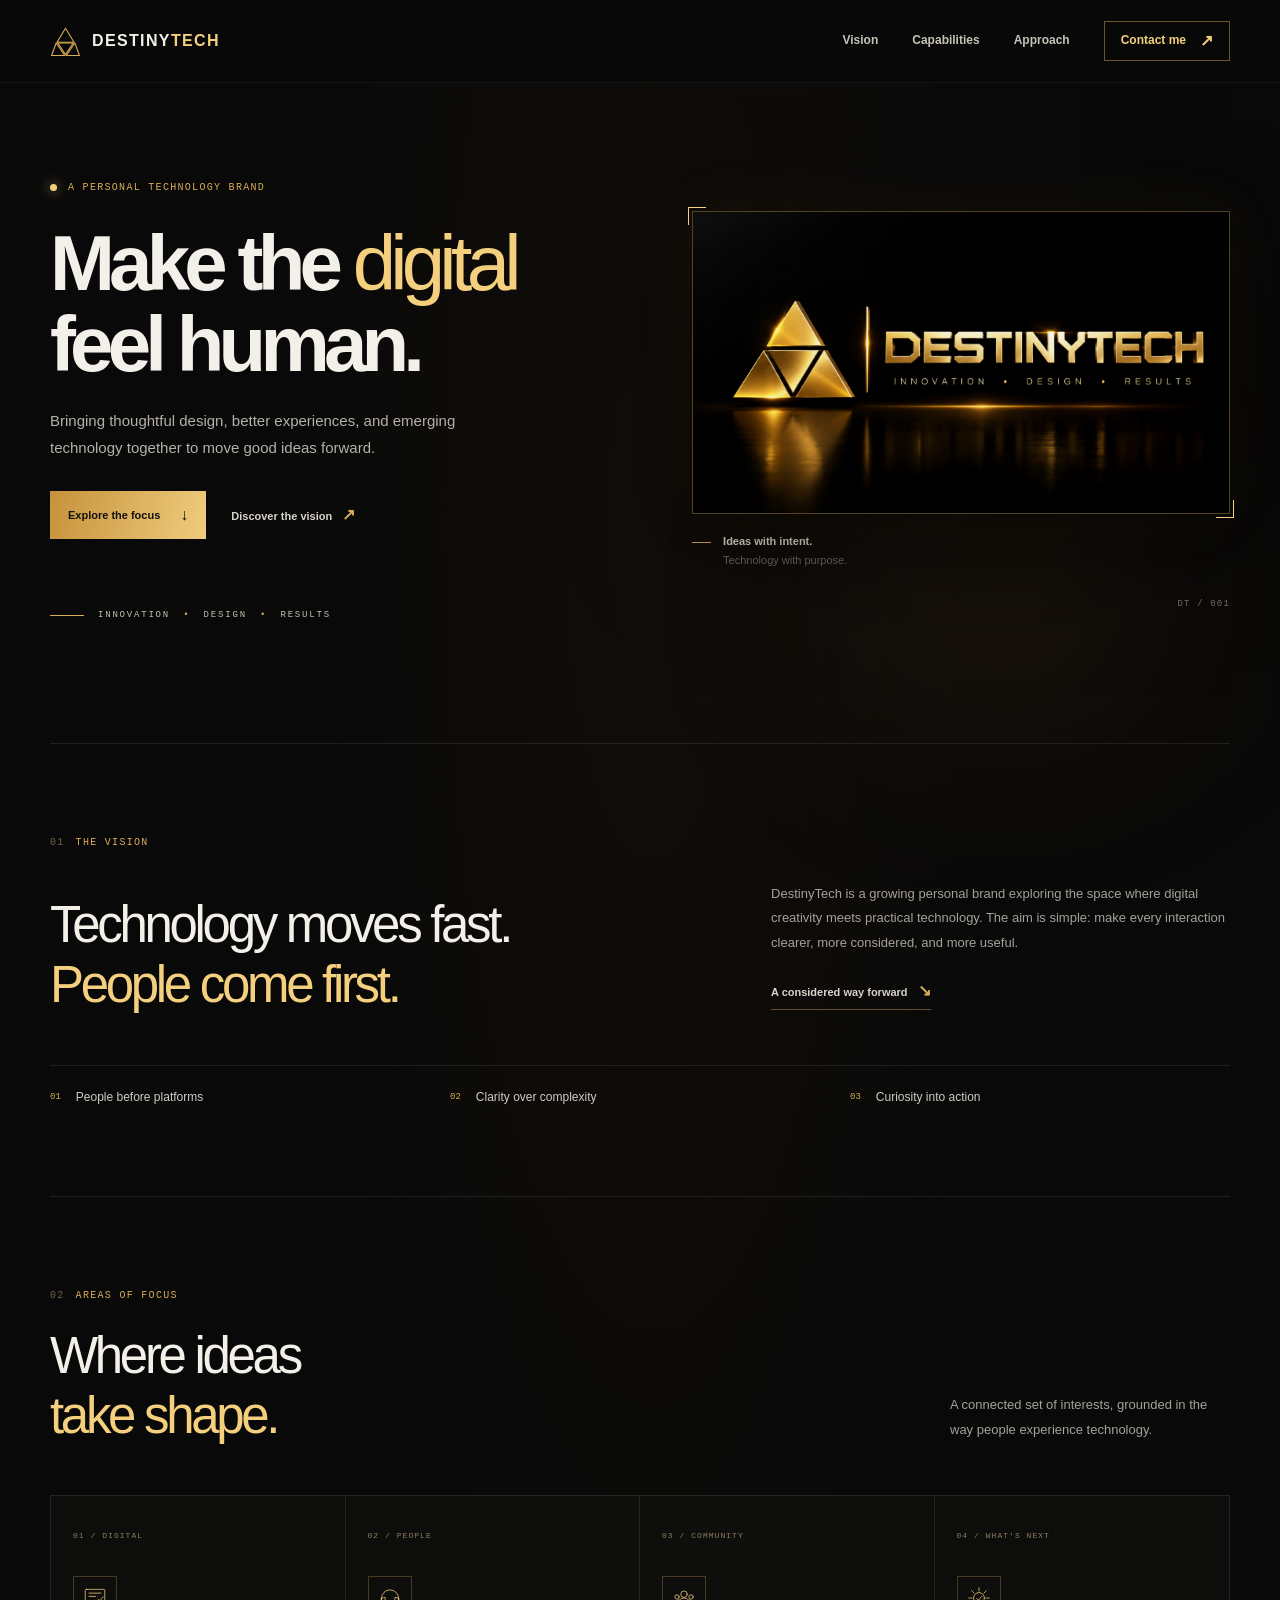
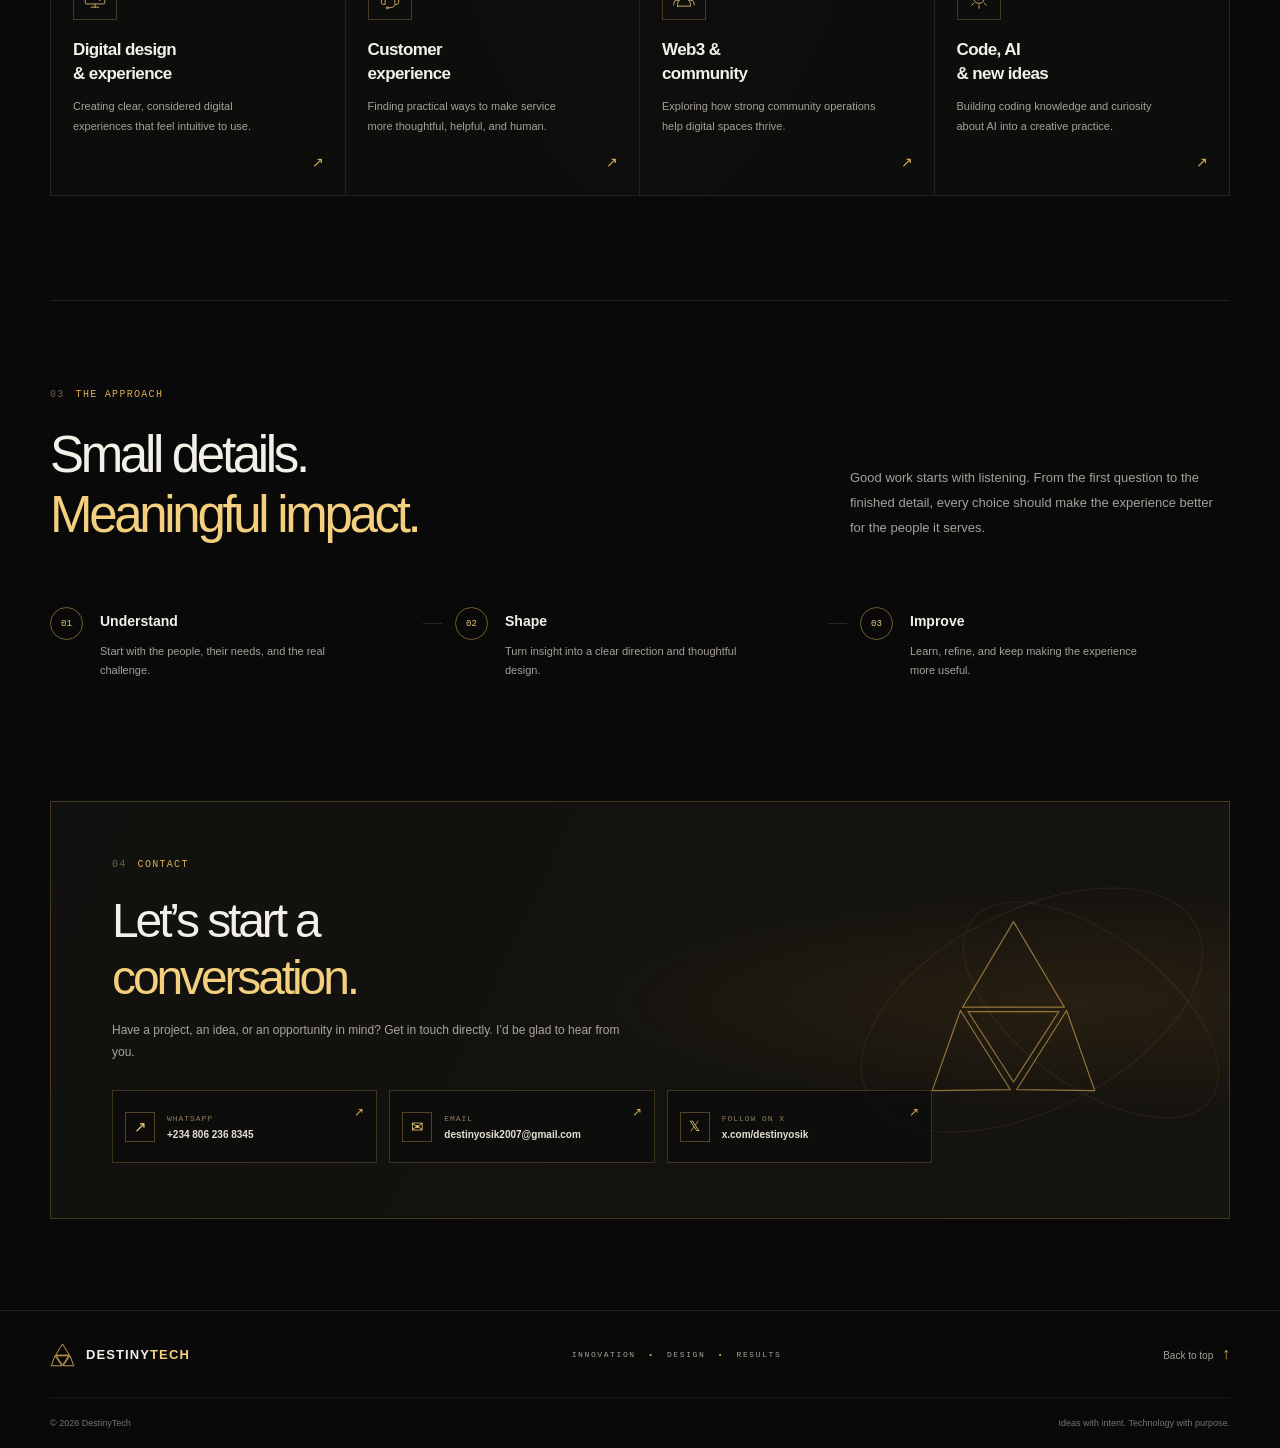
==== index.html @ 35dfc1af "initial website" ====
<!doctype html>
<html lang="en">
  <head>
    <meta charset="utf-8">
    <meta name="viewport" content="width=device-width, initial-scale=1">
    <meta name="theme-color" content="#090909">
    <meta
      name="description"
      content="DestinyTech brings together digital design, customer experience, Web3 communities, and emerging technology."
    >
    <title>DestinyTech — Innovation • Design • Results</title>
    <link rel="preload" as="image" href="assets/destinytech-brand.png">
    <link rel="stylesheet" href="styles.css">
    <script src="script.js" defer></script>
  </head>
  <body>
    <a class="skip-link" href="#main">Skip to content</a>

    <header class="site-header">
      <div class="header-inner">
        <a class="wordmark" href="#top" aria-label="DestinyTech home">
          <span class="wordmark-symbol" aria-hidden="true">
            <svg viewBox="0 0 40 40" fill="none">
              <path d="M20 3 31 21H9L20 3Z" />
              <path d="m8 22 11 16L2 38l6-16Z" />
              <path d="m32 22 6 16-17 0 11-16Z" />
              <path d="m20 22 10 0-10 15-10-15h10Z" />
            </svg>
          </span>
          <span>DESTINY<span class="wordmark-light">TECH</span></span>
        </a>

        <button
          class="menu-toggle"
          type="button"
          aria-expanded="false"
          aria-controls="primary-navigation"
          aria-label="Open navigation menu"
        >
          <span></span>
          <span></span>
        </button>

        <nav class="navigation" id="primary-navigation" aria-label="Main navigation">
          <a href="#vision">Vision</a>
          <a href="#capabilities">Capabilities</a>
          <a href="#approach">Approach</a>
          <a class="nav-cta" href="#contact">Contact me <span aria-hidden="true">↗</span></a>
        </nav>
      </div>
    </header>

    <main id="main">
      <section class="hero section-shell" id="top" aria-labelledby="hero-title">
        <div class="hero-copy">
          <p class="eyebrow"><span class="status-dot"></span> A personal technology brand</p>
          <h1 id="hero-title">Make the <span>digital</span><br>feel human.</h1>
          <p class="hero-description">
            Bringing thoughtful design, better experiences, and emerging technology together
            to move good ideas forward.
          </p>
          <div class="hero-actions">
            <a class="button button-primary" href="#capabilities">
              Explore the focus <span aria-hidden="true">↓</span>
            </a>
            <a class="text-link" href="#vision">Discover the vision <span aria-hidden="true">↗</span></a>
          </div>
          <div class="hero-note">
            <span class="note-rule"></span>
            <p>INNOVATION <span>•</span> DESIGN <span>•</span> RESULTS</p>
          </div>
        </div>

        <div class="hero-visual" aria-label="DestinyTech gold and black brand identity">
          <div class="visual-frame">
            <img
              class="brand-image"
              src="assets/destinytech-brand.png"
              alt="DestinyTech — Innovation, Design, Results"
              width="1365"
              height="768"
            >
            <span class="frame-corner frame-corner-top" aria-hidden="true"></span>
            <span class="frame-corner frame-corner-bottom" aria-hidden="true"></span>
          </div>
          <div class="visual-caption">
            <span class="caption-line"></span>
            <p>Ideas with intent.<br><span>Technology with purpose.</span></p>
          </div>
          <span class="visual-index" aria-hidden="true">DT / 001</span>
        </div>
        <div class="hero-glow" aria-hidden="true"></div>
      </section>

      <section class="intro section-shell" id="vision" aria-labelledby="vision-title">
        <div class="section-label"><span>01</span> THE VISION</div>
        <div class="intro-content">
          <h2 id="vision-title">Technology moves fast.<br><span>People come first.</span></h2>
          <div class="intro-detail">
            <p>
              DestinyTech is a growing personal brand exploring the space where digital
              creativity meets practical technology. The aim is simple: make every interaction
              clearer, more considered, and more useful.
            </p>
            <a class="underlined-link" href="#approach">A considered way forward <span aria-hidden="true">↘</span></a>
          </div>
        </div>
        <div class="intro-divider" aria-hidden="true"></div>
        <div class="principles" aria-label="Brand principles">
          <div><span class="principle-number">01</span><span>People before platforms</span></div>
          <div><span class="principle-number">02</span><span>Clarity over complexity</span></div>
          <div><span class="principle-number">03</span><span>Curiosity into action</span></div>
        </div>
      </section>

      <section class="capabilities section-shell" id="capabilities" aria-labelledby="capabilities-title">
        <div class="section-heading">
          <div>
            <div class="section-label"><span>02</span> AREAS OF FOCUS</div>
            <h2 id="capabilities-title">Where ideas<br><span>take shape.</span></h2>
          </div>
          <p class="section-heading-note">
            A connected set of interests, grounded in the way people experience technology.
          </p>
        </div>

        <div class="focus-grid">
          <article class="focus-card">
            <span class="card-index">01 / DIGITAL</span>
            <div class="card-icon" aria-hidden="true">
              <svg viewBox="0 0 48 48" fill="none">
                <rect x="6" y="8" width="36" height="27" rx="2" />
                <path d="M17 41h14M24 35v6M13 15h22M13 21h12" />
                <path d="m30 26 3 3 6-7" />
              </svg>
            </div>
            <h3>Digital design<br>& experience</h3>
            <p>Creating clear, considered digital experiences that feel intuitive to use.</p>
            <span class="card-arrow" aria-hidden="true">↗</span>
          </article>
          <article class="focus-card">
            <span class="card-index">02 / PEOPLE</span>
            <div class="card-icon" aria-hidden="true">
              <svg viewBox="0 0 48 48" fill="none">
                <path d="M8 25a16 16 0 0 1 32 0" />
                <path d="M8 25v7a4 4 0 0 0 4 4h3V23h-3a4 4 0 0 0-4 4ZM40 25v7a4 4 0 0 1-4 4h-3V23h3a4 4 0 0 1 4 4Z" />
                <path d="M33 37a9 9 0 0 1-9 5h-3" />
                <circle cx="19" cy="42" r="2" />
              </svg>
            </div>
            <h3>Customer<br>experience</h3>
            <p>Finding practical ways to make service more thoughtful, helpful, and human.</p>
            <span class="card-arrow" aria-hidden="true">↗</span>
          </article>
          <article class="focus-card">
            <span class="card-index">03 / COMMUNITY</span>
            <div class="card-icon" aria-hidden="true">
              <svg viewBox="0 0 48 48" fill="none">
                <circle cx="24" cy="17" r="6" />
                <circle cx="11" cy="22" r="4" />
                <circle cx="37" cy="22" r="4" />
                <path d="M12 39v-3a12 12 0 0 1 24 0v3H12ZM5 37v-2a7 7 0 0 1 7-7h3M43 37v-2a7 7 0 0 0-7-7h-3" />
              </svg>
            </div>
            <h3>Web3 &<br>community</h3>
            <p>Exploring how strong community operations help digital spaces thrive.</p>
            <span class="card-arrow" aria-hidden="true">↗</span>
          </article>
          <article class="focus-card">
            <span class="card-index">04 / WHAT'S NEXT</span>
            <div class="card-icon" aria-hidden="true">
              <svg viewBox="0 0 48 48" fill="none">
                <path d="M24 5v6M24 37v6M5 24h6M37 24h6M10.6 10.6l4.2 4.2m18.4 18.4 4.2 4.2m0-26.8-4.2 4.2m-18.4 18.4-4.2 4.2" />
                <circle cx="24" cy="24" r="10" />
                <path d="m20 25 3 3 6-7" />
              </svg>
            </div>
            <h3>Code, AI<br>& new ideas</h3>
            <p>Building coding knowledge and curiosity about AI into a creative practice.</p>
            <span class="card-arrow" aria-hidden="true">↗</span>
          </article>
        </div>
      </section>

      <section class="approach section-shell" id="approach" aria-labelledby="approach-title">
        <div class="approach-top">
          <div>
            <div class="section-label"><span>03</span> THE APPROACH</div>
            <h2 id="approach-title">Small details.<br><span>Meaningful impact.</span></h2>
          </div>
          <p>
            Good work starts with listening. From the first question to the finished detail,
            every choice should make the experience better for the people it serves.
          </p>
        </div>
        <div class="approach-steps">
          <article class="approach-step">
            <span class="step-marker">01</span>
            <div><h3>Understand</h3><p>Start with the people, their needs, and the real challenge.</p></div>
            <span class="step-line" aria-hidden="true"></span>
          </article>
          <article class="approach-step">
            <span class="step-marker">02</span>
            <div><h3>Shape</h3><p>Turn insight into a clear direction and thoughtful design.</p></div>
            <span class="step-line" aria-hidden="true"></span>
          </article>
          <article class="approach-step">
            <span class="step-marker">03</span>
            <div><h3>Improve</h3><p>Learn, refine, and keep making the experience more useful.</p></div>
            <span class="step-line" aria-hidden="true"></span>
          </article>
        </div>
      </section>

      <section class="next section-shell" id="contact" aria-labelledby="contact-title">
        <div class="next-panel contact-panel">
          <div class="next-orbit orbit-one" aria-hidden="true"></div>
          <div class="next-orbit orbit-two" aria-hidden="true"></div>
          <div class="contact-content">
            <div class="section-label"><span>04</span> CONTACT</div>
            <h2 id="contact-title">Let’s start a<br><span>conversation.</span></h2>
            <p>
              Have a project, an idea, or an opportunity in mind? Get in touch directly.
              I’d be glad to hear from you.
            </p>
            <div class="contact-links" aria-label="Contact options">
              <a class="contact-link" href="https://wa.me/2348062368345" target="_blank" rel="noopener noreferrer">
                <span class="contact-link-icon" aria-hidden="true">↗</span>
                <span class="contact-link-copy">
                  <span class="contact-link-label">WHATSAPP</span>
                  <span class="contact-link-value">+234 806 236 8345</span>
                </span>
                <span class="contact-link-arrow" aria-hidden="true">↗</span>
              </a>
              <a class="contact-link" href="mailto:destinyosik2007@gmail.com">
                <span class="contact-link-icon" aria-hidden="true">✉</span>
                <span class="contact-link-copy">
                  <span class="contact-link-label">EMAIL</span>
                  <span class="contact-link-value">destinyosik2007@gmail.com</span>
                </span>
                <span class="contact-link-arrow" aria-hidden="true">↗</span>
              </a>
              <a class="contact-link" href="https://x.com/destinyosik" target="_blank" rel="noopener noreferrer">
                <span class="contact-link-icon contact-x-icon" aria-hidden="true">𝕏</span>
                <span class="contact-link-copy">
                  <span class="contact-link-label">FOLLOW ON X</span>
                  <span class="contact-link-value">x.com/destinyosik</span>
                </span>
                <span class="contact-link-arrow" aria-hidden="true">↗</span>
              </a>
            </div>
          </div>
          <div class="next-mark" aria-hidden="true">
            <svg viewBox="0 0 180 180" fill="none">
              <path d="M90 12 137 91H43L90 12Z" />
              <path d="m41 94 46 73-72 1 26-74Z" />
              <path d="m139 94 26 74-72-1 46-73Z" />
              <path d="m90 95 42 0-42 65-42-65h42Z" />
            </svg>
          </div>
        </div>
      </section>
    </main>

    <footer class="site-footer">
      <div class="footer-main section-shell">
        <a class="wordmark footer-wordmark" href="#top" aria-label="DestinyTech home">
          <span class="wordmark-symbol" aria-hidden="true">
            <svg viewBox="0 0 40 40" fill="none">
              <path d="M20 3 31 21H9L20 3Z" />
              <path d="m8 22 11 16L2 38l6-16Z" />
              <path d="m32 22 6 16-17 0 11-16Z" />
              <path d="m20 22 10 0-10 15-10-15h10Z" />
            </svg>
          </span>
          <span>DESTINY<span class="wordmark-light">TECH</span></span>
        </a>
        <p class="footer-tagline">INNOVATION <span>•</span> DESIGN <span>•</span> RESULTS</p>
        <a class="back-to-top" href="#top">Back to top <span aria-hidden="true">↑</span></a>
      </div>
      <div class="footer-bottom section-shell">
        <span>© <span id="current-year">2026</span> DestinyTech</span>
        <span>Ideas with intent. Technology with purpose.</span>
      </div>
    </footer>
  </body>
</html>
---- styles.css ----
:root {
  color-scheme: dark;
  --black: #090909;
  --black-soft: #0e0e0d;
  --panel: #11110f;
  --panel-raised: #151411;
  --line: rgba(221, 187, 111, 0.17);
  --line-muted: rgba(255, 255, 255, 0.09);
  --gold: #d9ad56;
  --gold-bright: #f3cf7e;
  --amber: #a76a21;
  --text: #f3f0e9;
  --muted: #a5a198;
  --dim: #716e66;
  --sans: "Manrope", "Segoe UI", sans-serif;
  --mono: "DM Mono", Consolas, monospace;
  --page-width: 1180px;
}

* {
  box-sizing: border-box;
}

html {
  scroll-behavior: smooth;
  scroll-padding-top: 90px;
}

body {
  margin: 0;
  background:
    radial-gradient(ellipse at 51% 17%, rgba(94, 61, 19, 0.09), transparent 37%),
    var(--black);
  color: var(--text);
  font-family: var(--sans);
  font-size: 15px;
  line-height: 1.65;
  -webkit-font-smoothing: antialiased;
}

::selection {
  background: var(--gold);
  color: var(--black);
}

a {
  color: inherit;
  text-decoration: none;
}

button,
a {
  -webkit-tap-highlight-color: transparent;
}

button:focus-visible,
a:focus-visible {
  outline: 2px solid var(--gold-bright);
  outline-offset: 5px;
}

.skip-link {
  position: fixed;
  z-index: 100;
  top: 12px;
  left: 12px;
  padding: 10px 14px;
  transform: translateY(-160%);
  background: var(--gold-bright);
  color: var(--black);
  font-weight: 700;
}

.skip-link:focus {
  transform: translateY(0);
}

.section-shell,
.header-inner {
  width: min(var(--page-width), calc(100% - 96px));
  margin-inline: auto;
}

.site-header {
  position: relative;
  z-index: 10;
  border-bottom: 1px solid rgba(255, 255, 255, 0.055);
  background: rgba(9, 9, 9, 0.88);
}

.header-inner {
  display: flex;
  min-height: 82px;
  align-items: center;
  justify-content: space-between;
}

.wordmark {
  display: inline-flex;
  align-items: center;
  gap: 11px;
  font-size: 16px;
  font-weight: 800;
  letter-spacing: 0.085em;
}

.wordmark-symbol {
  display: inline-flex;
  width: 31px;
  height: 31px;
}

.wordmark-symbol svg {
  width: 100%;
  height: 100%;
  stroke: var(--gold);
  stroke-linejoin: round;
  stroke-width: 1.4;
}

.wordmark-light {
  color: var(--gold-bright);
}

.navigation {
  display: flex;
  align-items: center;
  gap: 34px;
  color: #c7c2b9;
  font-size: 12px;
  font-weight: 600;
}

.navigation > a:not(.nav-cta) {
  transition: color 180ms ease;
}

.navigation > a:not(.nav-cta):hover {
  color: var(--gold-bright);
}

.navigation .nav-cta {
  display: inline-flex;
  min-height: 40px;
  align-items: center;
  gap: 14px;
  padding: 0 16px;
  border: 1px solid rgba(217, 173, 86, 0.47);
  color: var(--gold-bright);
  transition: background 180ms ease, color 180ms ease;
}

.navigation .nav-cta:hover {
  background: var(--gold);
  color: var(--black);
}

.nav-cta span,
.text-link span,
.underlined-link span,
.button span,
.back-to-top span {
  font-size: 16px;
}

.menu-toggle {
  display: none;
}

.hero {
  position: relative;
  display: grid;
  min-height: 660px;
  grid-template-columns: 1.03fr 0.97fr;
  align-items: center;
  gap: 40px;
  padding-block: 90px 105px;
}

.hero-copy {
  position: relative;
  z-index: 1;
  padding-bottom: 8px;
}

.eyebrow,
.section-label,
.card-index {
  color: var(--gold);
  font-family: var(--mono);
  font-size: 10px;
  font-weight: 400;
  letter-spacing: 0.13em;
  text-transform: uppercase;
}

.eyebrow {
  display: flex;
  align-items: center;
  gap: 11px;
  margin: 0 0 27px;
}

.status-dot {
  width: 7px;
  height: 7px;
  border-radius: 50%;
  background: var(--gold-bright);
  box-shadow: 0 0 13px rgba(243, 207, 126, 0.8);
}

h1,
h2,
h3,
p {
  margin-top: 0;
}

.hero h1 {
  margin-bottom: 22px;
  font-size: clamp(50px, 6.3vw, 78px);
  font-weight: 600;
  letter-spacing: -0.075em;
  line-height: 1.04;
}

.hero h1 span,
.intro h2 span,
.section-heading h2 span,
.approach h2 span,
.next h2 span {
  color: var(--gold-bright);
  font-weight: 500;
}

.hero-description {
  max-width: 470px;
  margin-bottom: 30px;
  color: #b5b1a8;
  font-size: 15px;
  line-height: 1.8;
}

.hero-actions {
  display: flex;
  align-items: center;
  gap: 25px;
}

.button {
  display: inline-flex;
  min-height: 48px;
  align-items: center;
  justify-content: center;
  gap: 20px;
  padding: 0 18px;
  font-size: 11px;
  font-weight: 700;
  transition: background 180ms ease, border-color 180ms ease, color 180ms ease;
}

.button-primary {
  background: linear-gradient(105deg, #c6923b, #f0cc7e);
  color: #14110b;
}

.button-primary:hover {
  background: #ffe2a1;
}

.text-link,
.underlined-link {
  color: #d8d4ca;
  font-size: 11px;
  font-weight: 600;
}

.text-link span,
.underlined-link span {
  margin-left: 7px;
  color: var(--gold);
}

.hero-note {
  display: flex;
  align-items: center;
  gap: 14px;
  margin-top: 69px;
}

.note-rule {
  width: 34px;
  height: 1px;
  background: var(--gold);
}

.hero-note p,
.footer-tagline {
  margin: 0;
  color: #c8c0ad;
  font-family: var(--mono);
  font-size: 9px;
  letter-spacing: 0.2em;
}

.hero-note p span,
.footer-tagline span {
  margin-inline: 6px;
  color: var(--gold);
}

.hero-visual {
  position: relative;
  z-index: 1;
  padding: 12px 0 43px 15px;
}

.visual-frame {
  position: relative;
  border: 1px solid rgba(217, 173, 86, 0.34);
  background: #0b0b0a;
  box-shadow: 0 32px 100px rgba(0, 0, 0, 0.55), 0 0 58px rgba(158, 100, 27, 0.09);
}

.brand-image {
  display: block;
  width: 100%;
  height: auto;
  opacity: 0.96;
}

.frame-corner {
  position: absolute;
  width: 18px;
  height: 18px;
  border-color: var(--gold-bright);
  border-style: solid;
}

.frame-corner-top {
  top: -5px;
  left: -5px;
  border-width: 1px 0 0 1px;
}

.frame-corner-bottom {
  right: -5px;
  bottom: -5px;
  border-width: 0 1px 1px 0;
}

.visual-caption {
  display: flex;
  align-items: flex-start;
  gap: 12px;
  margin-top: 18px;
}

.caption-line {
  width: 19px;
  height: 1px;
  margin-top: 10px;
  background: var(--gold);
}

.visual-caption p {
  margin: 0;
  color: #eee9de;
  font-size: 11px;
  font-weight: 600;
  line-height: 1.7;
}

.visual-caption p span {
  color: var(--dim);
  font-weight: 400;
}

.visual-index {
  position: absolute;
  right: 0;
  bottom: 1px;
  color: var(--dim);
  font-family: var(--mono);
  font-size: 9px;
  letter-spacing: 0.13em;
}

.hero-glow {
  position: absolute;
  z-index: 0;
  right: 5%;
  bottom: 4%;
  width: 340px;
  height: 220px;
  border-radius: 50%;
  background: rgba(139, 82, 19, 0.14);
  filter: blur(100px);
  pointer-events: none;
}

.intro {
  padding-block: 91px 88px;
  border-top: 1px solid var(--line-muted);
}

.section-label {
  display: flex;
  align-items: center;
  gap: 11px;
}

.section-label span {
  color: #70624b;
}

.intro-content {
  display: grid;
  grid-template-columns: 1.1fr 0.8fr;
  align-items: end;
  gap: 90px;
  margin-top: 30px;
}

.intro h2,
.section-heading h2,
.approach h2,
.next h2 {
  margin-bottom: 0;
  font-size: clamp(35px, 4.1vw, 51px);
  font-weight: 500;
  letter-spacing: -0.065em;
  line-height: 1.18;
}

.intro-detail {
  padding-bottom: 5px;
}

.intro-detail p,
.section-heading-note,
.approach-top > p {
  margin-bottom: 22px;
  color: var(--muted);
  font-size: 13px;
  line-height: 1.9;
}

.underlined-link {
  display: inline-block;
  padding-bottom: 5px;
  border-bottom: 1px solid rgba(217, 173, 86, 0.42);
}

.intro-divider {
  height: 1px;
  margin-block: 50px 22px;
  background: var(--line-muted);
}

.principles {
  display: grid;
  grid-template-columns: repeat(3, 1fr);
  gap: 20px;
}

.principles > div {
  display: flex;
  align-items: center;
  gap: 15px;
  color: #d0ccc3;
  font-size: 12px;
}

.principle-number {
  color: var(--gold);
  font-family: var(--mono);
  font-size: 9px;
}

.capabilities {
  padding-block: 91px 104px;
  border-top: 1px solid var(--line-muted);
}

.section-heading {
  display: flex;
  align-items: end;
  justify-content: space-between;
  margin-bottom: 48px;
}

.section-heading h2,
.approach h2 {
  margin-top: 22px;
}

.section-heading-note {
  max-width: 280px;
  margin-bottom: 4px;
}

.focus-grid {
  display: grid;
  grid-template-columns: repeat(4, 1fr);
  border: 1px solid var(--line-muted);
  background: rgba(17, 17, 15, 0.63);
}

.focus-card {
  position: relative;
  min-height: 299px;
  padding: 25px 22px 24px;
  border-right: 1px solid var(--line-muted);
  transition: background 200ms ease;
}

.focus-card:last-child {
  border-right: 0;
}

.focus-card:hover {
  background: linear-gradient(145deg, rgba(217, 173, 86, 0.08), transparent 68%);
}

.card-index {
  color: #8e7d5e;
  font-size: 8px;
}

.card-icon {
  display: flex;
  width: 44px;
  height: 44px;
  align-items: center;
  justify-content: center;
  margin-block: 31px 18px;
  border: 1px solid rgba(217, 173, 86, 0.28);
}

.card-icon svg {
  width: 26px;
  height: 26px;
  stroke: var(--gold-bright);
  stroke-linecap: round;
  stroke-linejoin: round;
  stroke-width: 1.4;
}

.focus-card h3 {
  margin-bottom: 11px;
  font-size: 17px;
  font-weight: 600;
  letter-spacing: -0.035em;
  line-height: 1.4;
}

.focus-card p {
  max-width: 215px;
  margin-bottom: 0;
  color: var(--muted);
  font-size: 11px;
  line-height: 1.8;
}

.card-arrow {
  position: absolute;
  right: 21px;
  bottom: 21px;
  color: var(--gold);
  font-size: 14px;
}

.approach {
  padding-block: 86px 93px;
  border-top: 1px solid var(--line-muted);
}

.approach-top {
  display: flex;
  align-items: end;
  justify-content: space-between;
  gap: 55px;
}

.approach-top > p {
  max-width: 380px;
  margin-bottom: 5px;
}

.approach-steps {
  display: grid;
  grid-template-columns: repeat(3, 1fr);
  gap: 35px;
  margin-top: 62px;
}

.approach-step {
  position: relative;
  display: flex;
  gap: 17px;
  min-height: 101px;
}

.step-marker {
  display: flex;
  width: 33px;
  height: 33px;
  flex: 0 0 auto;
  align-items: center;
  justify-content: center;
  border: 1px solid rgba(217, 173, 86, 0.5);
  border-radius: 50%;
  color: var(--gold-bright);
  font-family: var(--mono);
  font-size: 9px;
}

.approach-step h3 {
  margin: 3px 0 8px;
  font-size: 14px;
  font-weight: 600;
}

.approach-step p {
  max-width: 240px;
  margin: 0;
  color: var(--muted);
  font-size: 11px;
  line-height: 1.8;
}

.step-line {
  position: absolute;
  top: 16px;
  right: -22px;
  width: 19px;
  height: 1px;
  background: var(--line);
}

.approach-step:last-child .step-line {
  display: none;
}

.next {
  padding-block: 0 91px;
}

.next-panel {
  position: relative;
  overflow: hidden;
  min-height: 352px;
  padding: 55px 61px;
  border: 1px solid rgba(217, 173, 86, 0.25);
  background:
    radial-gradient(ellipse at 87% 48%, rgba(139, 91, 30, 0.17), transparent 37%),
    linear-gradient(115deg, #11110f 0%, #15130f 100%);
}

.contact-panel {
  min-height: 0;
}

.next-content {
  position: relative;
  z-index: 1;
  max-width: 570px;
}

.contact-content {
  position: relative;
  z-index: 1;
}

.next h2 {
  margin-top: 19px;
  font-size: clamp(38px, 4vw, 48px);
}

.contact-content h2 {
  margin: 19px 0 0;
  font-size: clamp(38px, 4vw, 48px);
  font-weight: 500;
  letter-spacing: -0.065em;
  line-height: 1.18;
}

.contact-content h2 span {
  color: var(--gold-bright);
}

.next-content > p {
  max-width: 425px;
  margin: 16px 0 22px;
  color: #aaa59a;
  font-size: 12px;
  line-height: 1.8;
}

.contact-content > p {
  max-width: 520px;
  margin: 14px 0 27px;
  color: #aaa59a;
  font-size: 12px;
  line-height: 1.8;
}

.contact-links {
  display: grid;
  grid-template-columns: repeat(3, minmax(0, 1fr));
  gap: 12px;
  max-width: 820px;
}

.contact-link {
  display: flex;
  min-width: 0;
  min-height: 73px;
  align-items: center;
  gap: 12px;
  padding: 12px;
  border: 1px solid rgba(217, 173, 86, 0.24);
  background: rgba(9, 9, 9, 0.58);
  transition: border-color 180ms ease, background 180ms ease;
}

.contact-link:hover {
  border-color: rgba(243, 207, 126, 0.72);
  background: rgba(217, 173, 86, 0.08);
}

.contact-link-icon {
  display: flex;
  width: 30px;
  height: 30px;
  flex: 0 0 auto;
  align-items: center;
  justify-content: center;
  border: 1px solid rgba(217, 173, 86, 0.35);
  color: var(--gold-bright);
  font-size: 15px;
}

.contact-x-icon {
  font-size: 14px;
}

.contact-link-copy {
  display: flex;
  min-width: 0;
  flex: 1;
  flex-direction: column;
  gap: 3px;
}

.contact-link-label {
  color: #8e7d5e;
  font-family: var(--mono);
  font-size: 8px;
  letter-spacing: 0.12em;
}

.contact-link-value {
  overflow-wrap: anywhere;
  color: #e7e1d5;
  font-size: 10px;
  font-weight: 600;
  line-height: 1.45;
}

.contact-link-arrow {
  align-self: flex-start;
  color: var(--gold);
  font-size: 12px;
}

.button-outline {
  min-height: 42px;
  border: 1px solid rgba(217, 173, 86, 0.47);
  color: var(--gold-bright);
}

.button-outline:hover {
  border-color: var(--gold-bright);
  background: rgba(217, 173, 86, 0.1);
}

.next-mark {
  position: absolute;
  top: 50%;
  right: 10%;
  width: 195px;
  transform: translateY(-50%);
  opacity: 0.62;
}

.next-mark svg {
  width: 100%;
  stroke: var(--gold);
  stroke-linejoin: round;
  stroke-width: 1.1;
}

.next-orbit {
  position: absolute;
  top: 50%;
  right: 1%;
  width: 370px;
  height: 200px;
  border: 1px solid rgba(217, 173, 86, 0.1);
  border-radius: 50%;
  transform: translateY(-50%) rotate(-27deg);
}

.orbit-two {
  right: -1%;
  width: 300px;
  height: 150px;
  transform: translateY(-50%) rotate(37deg);
}

.site-footer {
  border-top: 1px solid var(--line-muted);
}

.footer-main,
.footer-bottom {
  display: flex;
  align-items: center;
  justify-content: space-between;
}

.footer-main {
  min-height: 86px;
}

.footer-wordmark {
  font-size: 13px;
}

.footer-wordmark .wordmark-symbol {
  width: 25px;
  height: 25px;
}

.footer-tagline {
  color: #aaa394;
  font-size: 8px;
}

.back-to-top {
  color: var(--muted);
  font-size: 10px;
}

.back-to-top span {
  margin-left: 6px;
  color: var(--gold);
}

.footer-bottom {
  min-height: 51px;
  border-top: 1px solid rgba(255, 255, 255, 0.055);
  color: #77736b;
  font-size: 9px;
}

@media (max-width: 900px) {
  .section-shell,
  .header-inner {
    width: min(var(--page-width), calc(100% - 56px));
  }

  .hero {
    min-height: auto;
    gap: 22px;
    padding-block: 78px 82px;
  }

  .hero h1 {
    font-size: clamp(47px, 7vw, 64px);
  }

  .hero-actions {
    flex-wrap: wrap;
    gap: 14px 20px;
  }

  .focus-card {
    padding-inline: 16px;
  }

  .focus-card h3 {
    font-size: 15px;
  }

  .focus-card p {
    font-size: 10px;
  }
}

@media (max-width: 680px) {
  html {
    scroll-padding-top: 74px;
  }

  .section-shell,
  .header-inner {
    width: calc(100% - 40px);
  }

  .header-inner {
    min-height: 72px;
  }

  .wordmark {
    font-size: 14px;
  }

  .wordmark-symbol {
    width: 27px;
    height: 27px;
  }

  .menu-toggle {
    display: flex;
    width: 42px;
    height: 42px;
    flex-direction: column;
    align-items: center;
    justify-content: center;
    gap: 6px;
    border: 1px solid var(--line);
    background: transparent;
    cursor: pointer;
  }

  .menu-toggle span {
    width: 17px;
    height: 1px;
    background: var(--gold-bright);
    transition: transform 180ms ease;
  }

  .menu-toggle[aria-expanded="true"] span:first-child {
    transform: translateY(3.5px) rotate(45deg);
  }

  .menu-toggle[aria-expanded="true"] span:last-child {
    transform: translateY(-3.5px) rotate(-45deg);
  }

  .navigation {
    position: absolute;
    top: calc(100% - 1px);
    right: 0;
    left: 0;
    display: none;
    align-items: stretch;
    gap: 0;
    padding: 8px 20px 20px;
    border-bottom: 1px solid var(--line);
    background: #0c0c0b;
  }

  .navigation.is-open {
    display: flex;
    flex-direction: column;
  }

  .navigation > a:not(.nav-cta) {
    padding: 12px 0;
    border-bottom: 1px solid rgba(255, 255, 255, 0.055);
  }

  .navigation .nav-cta {
    justify-content: space-between;
    margin-top: 15px;
  }

  .hero {
    grid-template-columns: 1fr;
    gap: 43px;
    padding-block: 72px 70px;
  }

  .hero h1 {
    font-size: clamp(50px, 12vw, 68px);
  }

  .hero-description {
    max-width: 440px;
    font-size: 14px;
  }

  .hero-note {
    margin-top: 38px;
  }

  .hero-visual {
    padding: 4px 5px 39px;
  }

  .intro,
  .capabilities,
  .approach {
    padding-block: 68px;
  }

  .intro-content {
    grid-template-columns: 1fr;
    gap: 21px;
    margin-top: 24px;
  }

  .intro h2,
  .section-heading h2,
  .approach h2 {
    font-size: clamp(35px, 9vw, 46px);
  }

  .intro-detail p {
    max-width: 480px;
  }

  .intro-divider {
    margin-top: 35px;
  }

  .principles {
    grid-template-columns: 1fr;
    gap: 14px;
  }

  .section-heading {
    display: block;
    margin-bottom: 32px;
  }

  .section-heading-note {
    max-width: 440px;
    margin-top: 18px;
  }

  .focus-grid {
    grid-template-columns: repeat(2, 1fr);
  }

  .focus-card {
    min-height: 270px;
    padding: 21px 17px;
    border-bottom: 1px solid var(--line-muted);
  }

  .focus-card:nth-child(2) {
    border-right: 0;
  }

  .focus-card:nth-child(n + 3) {
    border-bottom: 0;
  }

  .card-icon {
    margin-top: 25px;
  }

  .approach-top {
    display: block;
  }

  .approach-top > p {
    margin-top: 22px;
  }

  .approach-steps {
    grid-template-columns: 1fr;
    gap: 24px;
    margin-top: 37px;
  }

  .approach-step {
    min-height: 70px;
  }

  .step-line {
    display: none;
  }

  .next {
    padding-bottom: 68px;
  }

  .next-panel {
    min-height: 0;
    padding: 40px 27px;
  }

  .contact-content h2 {
    font-size: clamp(37px, 9vw, 46px);
  }

  .contact-links {
    grid-template-columns: 1fr;
    gap: 9px;
  }

  .contact-link {
    min-height: 66px;
  }

  .contact-link-value {
    font-size: 11px;
  }

  .next h2 {
    font-size: clamp(37px, 9vw, 46px);
  }

  .next-mark {
    top: 32px;
    right: 12px;
    width: 76px;
    transform: none;
    opacity: 0.35;
  }

  .next-orbit {
    top: 48px;
    right: -70px;
    width: 220px;
    height: 120px;
    transform: rotate(-27deg);
  }

  .orbit-two {
    top: 50px;
    right: -65px;
    width: 170px;
    height: 90px;
    transform: rotate(37deg);
  }

  .footer-main {
    min-height: 100px;
    flex-wrap: wrap;
    gap: 12px;
    padding-block: 17px;
  }

  .footer-tagline {
    order: 1;
    width: 100%;
  }

  .footer-bottom {
    min-height: 58px;
    gap: 12px;
    font-size: 8px;
  }
}

@media (max-width: 380px) {
  .section-shell,
  .header-inner {
    width: calc(100% - 32px);
  }

  .hero h1 {
    font-size: 46px;
  }

  .hero-actions {
    align-items: flex-start;
    flex-direction: column;
  }

  .focus-grid {
    grid-template-columns: 1fr;
  }

  .focus-card,
  .focus-card:nth-child(2),
  .focus-card:nth-child(n + 3) {
    min-height: 245px;
    border-right: 0;
    border-bottom: 1px solid var(--line-muted);
  }

  .focus-card:last-child {
    border-bottom: 0;
  }

  .footer-bottom {
    align-items: flex-start;
    flex-direction: column;
    justify-content: center;
    padding-block: 12px;
  }
}

@media (prefers-reduced-motion: reduce) {
  *,
  *::before,
  *::after {
    scroll-behavior: auto !important;
    transition-duration: 0.01ms !important;
  }
}
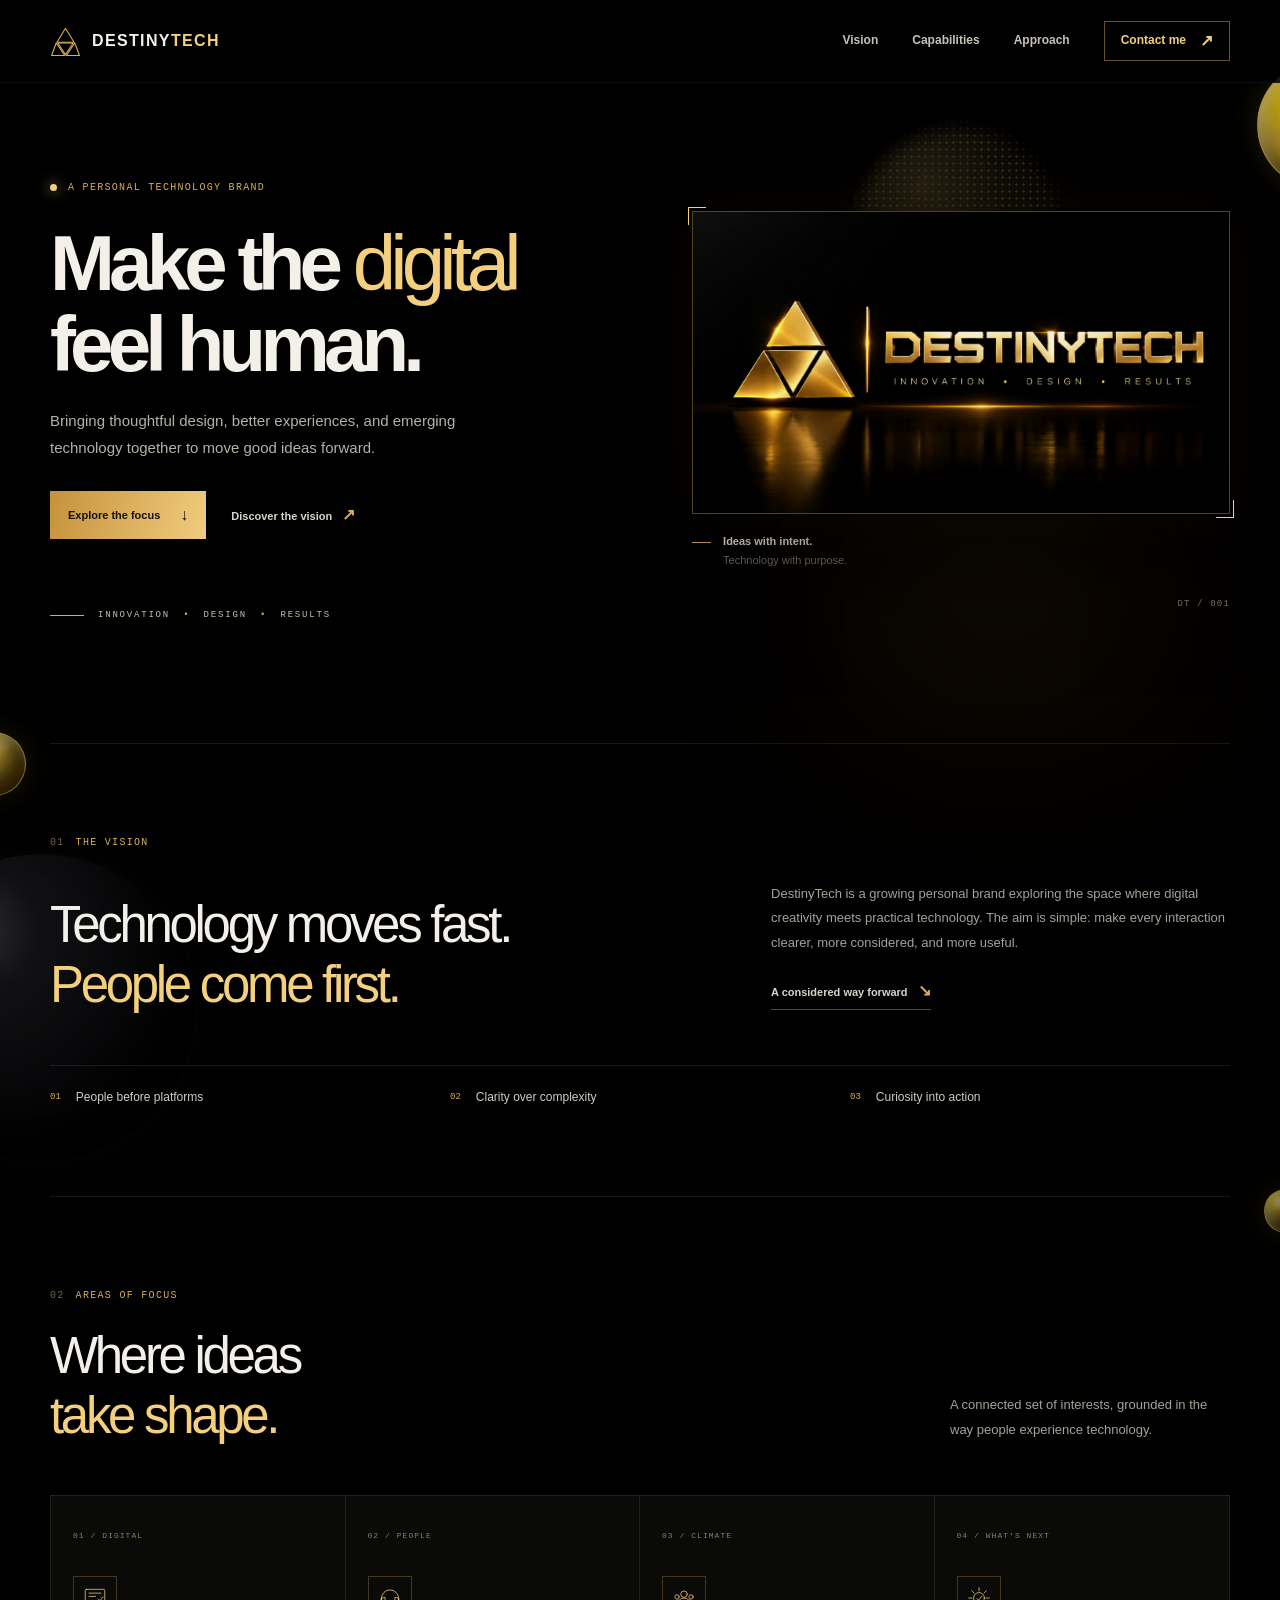
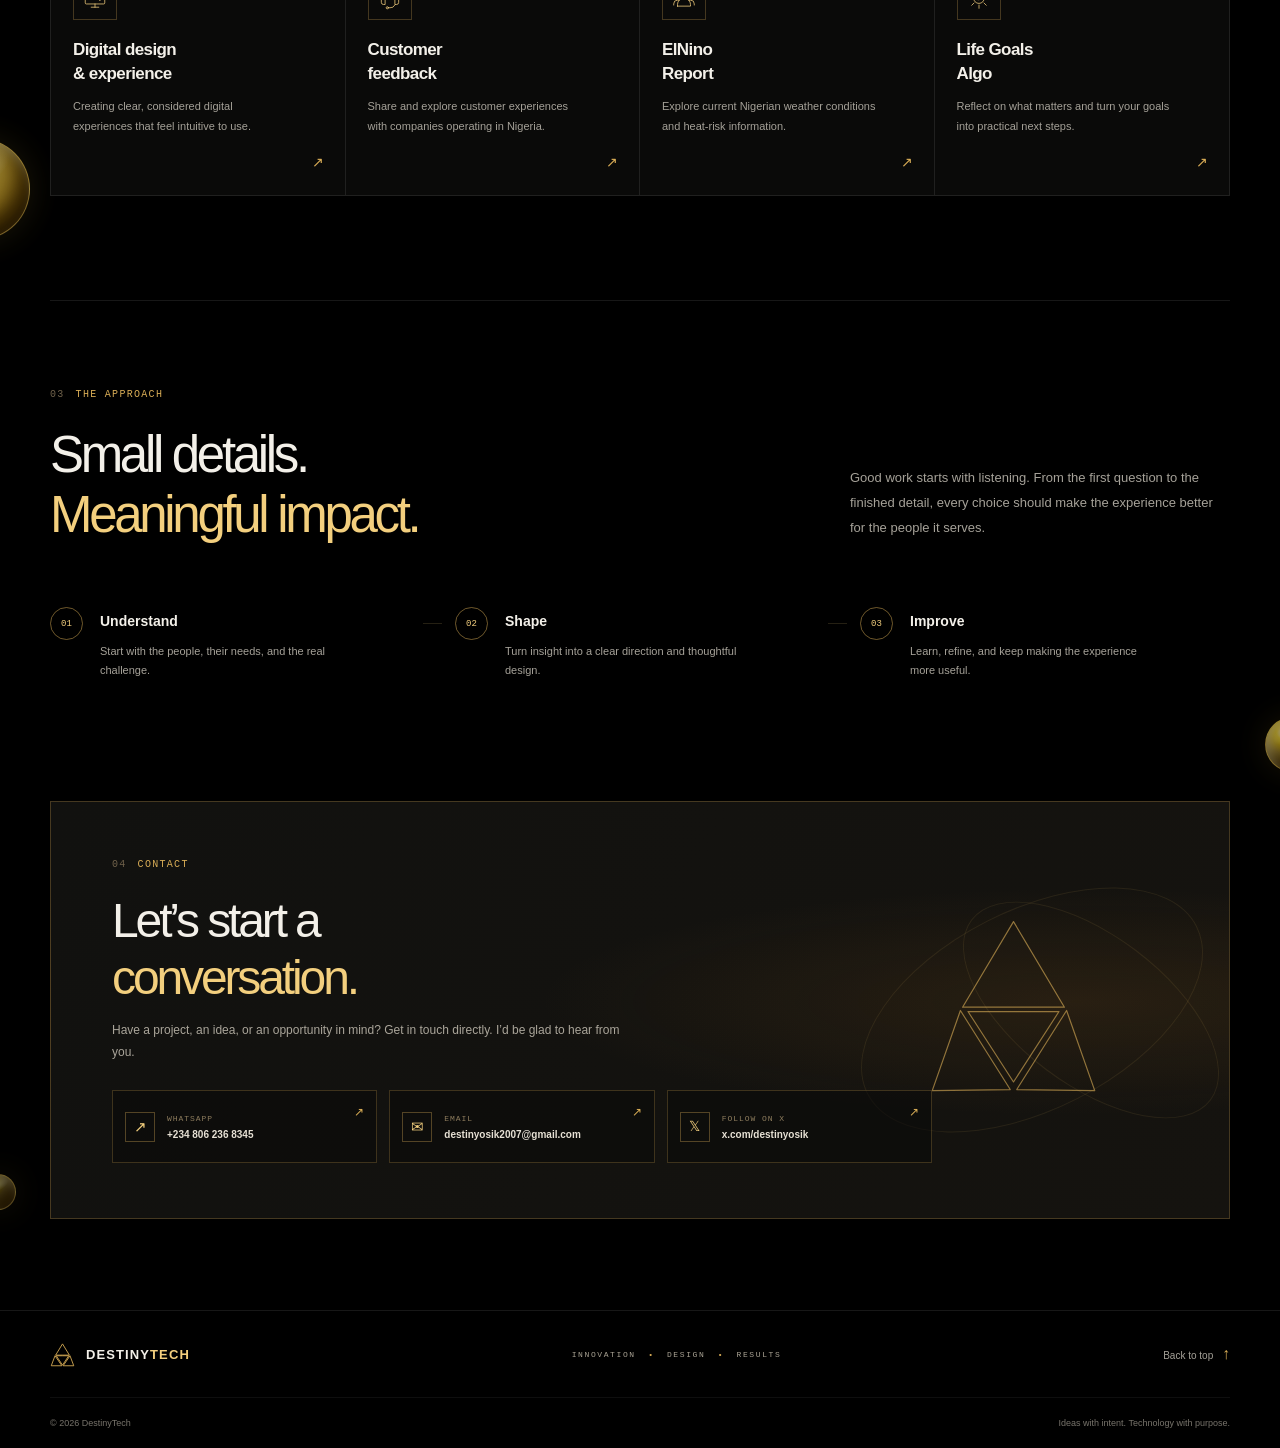
==== commit c92f5590: "updated destiny tech website with new features" ====
--- a/index.html
+++ b/index.html
@@ -3,10 +3,10 @@
   <head>
     <meta charset="utf-8">
     <meta name="viewport" content="width=device-width, initial-scale=1">
-    <meta name="theme-color" content="#090909">
+    <meta name="theme-color" content="#000000">
     <meta
       name="description"
-      content="DestinyTech brings together digital design, customer experience, Web3 communities, and emerging technology."
+      content="DestinyTech — a digital platform for design, weather intelligence, personal goals, and customer feedback."
     >
     <title>DestinyTech — Innovation • Design • Results</title>
     <link rel="preload" as="image" href="assets/destinytech-brand.png">
@@ -14,6 +14,14 @@
     <script src="script.js" defer></script>
   </head>
   <body>
+    <div class="ambient-background" aria-hidden="true">
+      <span class="gold-sphere sphere-one"></span>
+      <span class="gold-sphere sphere-two"></span>
+      <span class="gold-sphere sphere-three"></span>
+      <span class="gold-sphere sphere-four"></span>
+      <span class="gold-sphere sphere-five"></span>
+      <span class="gold-sphere sphere-six"></span>
+    </div>
     <a class="skip-link" href="#main">Skip to content</a>
 
     <header class="site-header">
@@ -125,7 +133,7 @@
         </div>
 
         <div class="focus-grid">
-          <article class="focus-card">
+          <a class="focus-card" href="digital-design.html" aria-label="Open Digital Design and Experience">
             <span class="card-index">01 / DIGITAL</span>
             <div class="card-icon" aria-hidden="true">
               <svg viewBox="0 0 48 48" fill="none">
@@ -137,8 +145,8 @@
             <h3>Digital design<br>& experience</h3>
             <p>Creating clear, considered digital experiences that feel intuitive to use.</p>
             <span class="card-arrow" aria-hidden="true">↗</span>
-          </article>
-          <article class="focus-card">
+          </a>
+          <a class="focus-card" href="customer-feedback.html" aria-label="Open Customer Feedback">
             <span class="card-index">02 / PEOPLE</span>
             <div class="card-icon" aria-hidden="true">
               <svg viewBox="0 0 48 48" fill="none">
@@ -148,12 +156,12 @@
                 <circle cx="19" cy="42" r="2" />
               </svg>
             </div>
-            <h3>Customer<br>experience</h3>
-            <p>Finding practical ways to make service more thoughtful, helpful, and human.</p>
-            <span class="card-arrow" aria-hidden="true">↗</span>
-          </article>
-          <article class="focus-card">
-            <span class="card-index">03 / COMMUNITY</span>
+            <h3>Customer<br>feedback</h3>
+            <p>Share and explore customer experiences with companies operating in Nigeria.</p>
+            <span class="card-arrow" aria-hidden="true">↗</span>
+          </a>
+          <a class="focus-card" href="elnino-report.html" aria-label="Open ElNino Report">
+            <span class="card-index">03 / CLIMATE</span>
             <div class="card-icon" aria-hidden="true">
               <svg viewBox="0 0 48 48" fill="none">
                 <circle cx="24" cy="17" r="6" />
@@ -162,11 +170,11 @@
                 <path d="M12 39v-3a12 12 0 0 1 24 0v3H12ZM5 37v-2a7 7 0 0 1 7-7h3M43 37v-2a7 7 0 0 0-7-7h-3" />
               </svg>
             </div>
-            <h3>Web3 &<br>community</h3>
-            <p>Exploring how strong community operations help digital spaces thrive.</p>
-            <span class="card-arrow" aria-hidden="true">↗</span>
-          </article>
-          <article class="focus-card">
+            <h3>ElNino<br>Report</h3>
+            <p>Explore current Nigerian weather conditions and heat-risk information.</p>
+            <span class="card-arrow" aria-hidden="true">↗</span>
+          </a>
+          <a class="focus-card" href="life-goals-algo.html" aria-label="Open Life Goals Algo">
             <span class="card-index">04 / WHAT'S NEXT</span>
             <div class="card-icon" aria-hidden="true">
               <svg viewBox="0 0 48 48" fill="none">
@@ -175,10 +183,10 @@
                 <path d="m20 25 3 3 6-7" />
               </svg>
             </div>
-            <h3>Code, AI<br>& new ideas</h3>
-            <p>Building coding knowledge and curiosity about AI into a creative practice.</p>
-            <span class="card-arrow" aria-hidden="true">↗</span>
-          </article>
+            <h3>Life Goals<br>Algo</h3>
+            <p>Reflect on what matters and turn your goals into practical next steps.</p>
+            <span class="card-arrow" aria-hidden="true">↗</span>
+          </a>
         </div>
       </section>
 
--- a/styles.css
+++ b/styles.css
@@ -1,6 +1,6 @@
 :root {
   color-scheme: dark;
-  --black: #090909;
+  --black: #000000;
   --black-soft: #0e0e0d;
   --panel: #11110f;
   --panel-raised: #151411;
@@ -27,15 +27,158 @@
 }
 
 body {
+  position: relative;
+  isolation: isolate;
   margin: 0;
-  background:
-    radial-gradient(ellipse at 51% 17%, rgba(94, 61, 19, 0.09), transparent 37%),
-    var(--black);
+  background: #000000;
   color: var(--text);
   font-family: var(--sans);
   font-size: 15px;
   line-height: 1.65;
   -webkit-font-smoothing: antialiased;
+}
+
+.ambient-background {
+  position: absolute;
+  z-index: 0;
+  inset: 0;
+  overflow: hidden;
+  pointer-events: none;
+}
+
+.ambient-background::before,
+.ambient-background::after {
+  position: absolute;
+  aspect-ratio: 1;
+  border-radius: 50%;
+  content: "";
+}
+
+.ambient-background::before {
+  top: 28%;
+  left: -112px;
+  width: clamp(190px, 24vw, 330px);
+  background: radial-gradient(ellipse at 31% 25%, #45464a 0, #1d1e21 18%, #090a0c 55%, #000 76%);
+  box-shadow: inset -18px -24px 35px #000d, 0 0 38px #292a2e3b;
+  opacity: 0.58;
+}
+
+.ambient-background::after {
+  top: 118px;
+  right: 16%;
+  width: clamp(135px, 18vw, 245px);
+  background:
+    radial-gradient(circle, rgba(222, 185, 98, 0.8) 0 1px, transparent 1.35px) 0 0 / 7px 7px,
+    radial-gradient(circle at 34% 29%, #887345 0, #302919 39%, #080808 75%);
+  box-shadow: inset -15px -18px 26px #000d, 0 0 42px #bd984325;
+  opacity: 0.27;
+  -webkit-mask-image: radial-gradient(circle, #000 58%, transparent 72%);
+  mask-image: radial-gradient(circle, #000 58%, transparent 72%);
+}
+
+.gold-sphere {
+  position: absolute;
+  display: block;
+  width: var(--sphere-size);
+  aspect-ratio: 1;
+  border: 1px solid rgba(255, 232, 153, 0.36);
+  border-radius: 50%;
+  background:
+    radial-gradient(ellipse at 31% 25%, rgba(255, 255, 224, 0.94) 0, rgba(255, 228, 129, 0.75) 3%, transparent 13%),
+    radial-gradient(circle at 34% 29%, #ffe98a 0, #ffd700 13%, #d4af37 39%, #b8860b 69%, #6b4708 87%, #261906 100%);
+  box-shadow:
+    inset 5px 6px 12px rgba(255, 247, 193, 0.46),
+    inset -11px -15px 20px rgba(26, 15, 0, 0.76),
+    0 0 34px rgba(212, 175, 55, 0.2),
+    0 17px 32px rgba(0, 0, 0, 0.52);
+  opacity: var(--sphere-opacity, 0.8);
+  will-change: transform;
+}
+
+.gold-sphere::before {
+  position: absolute;
+  inset: 12% 18% 52% 12%;
+  border-radius: 50%;
+  background: radial-gradient(ellipse, rgba(255, 255, 230, 0.48), rgba(255, 255, 230, 0) 72%);
+  content: "";
+  transform: rotate(-24deg);
+}
+
+.sphere-one {
+  --sphere-size: clamp(86px, 10vw, 142px);
+  --sphere-opacity: 0.74;
+  top: 2%;
+  right: -105px;
+  animation: sphere-float 23s ease-in-out infinite;
+}
+
+.sphere-two {
+  --sphere-size: clamp(42px, 5vw, 68px);
+  --sphere-opacity: 0.65;
+  top: 24%;
+  left: -38px;
+  animation: sphere-drift 29s ease-in-out infinite;
+}
+
+.sphere-three {
+  --sphere-size: clamp(28px, 3.4vw, 46px);
+  --sphere-opacity: 0.58;
+  top: 39%;
+  right: -28px;
+  animation: sphere-float 19s ease-in-out infinite reverse;
+}
+
+.sphere-four {
+  --sphere-size: clamp(74px, 8vw, 112px);
+  --sphere-opacity: 0.68;
+  top: 57%;
+  left: -72px;
+  animation: sphere-drift 25s ease-in-out infinite reverse;
+}
+
+.sphere-five {
+  --sphere-size: clamp(39px, 4.3vw, 60px);
+  --sphere-opacity: 0.62;
+  top: 76%;
+  right: -40px;
+  animation: sphere-float 27s ease-in-out infinite;
+}
+
+.sphere-six {
+  --sphere-size: clamp(25px, 2.8vw, 38px);
+  --sphere-opacity: 0.5;
+  top: 91%;
+  left: -20px;
+  animation: sphere-drift 21s ease-in-out infinite;
+}
+
+@keyframes sphere-float {
+  0%,
+  100% {
+    transform: translate3d(0, 0, 0) rotate(0);
+  }
+
+  50% {
+    transform: translate3d(0, -17px, 0) rotate(5deg);
+  }
+}
+
+@keyframes sphere-drift {
+  0%,
+  100% {
+    transform: translate3d(0, 0, 0) rotate(0);
+  }
+
+  50% {
+    transform: translate3d(12px, -9px, 0) rotate(-6deg);
+  }
+}
+
+.site-header,
+main,
+.site-footer {
+  position: relative;
+  z-index: 1;
 }
 
 ::selection {
@@ -82,10 +225,9 @@
 }
 
 .site-header {
-  position: relative;
   z-index: 10;
   border-bottom: 1px solid rgba(255, 255, 255, 0.055);
-  background: rgba(9, 9, 9, 0.88);
+  background: rgba(0, 0, 0, 0.88);
 }
 
 .header-inner {
@@ -901,6 +1043,34 @@
 }
 
 @media (max-width: 680px) {
+  .ambient-background::after {
+    display: none;
+  }
+
+  .sphere-one {
+    right: -75px;
+  }
+
+  .sphere-two {
+    left: -24px;
+  }
+
+  .sphere-three {
+    right: -20px;
+  }
+
+  .sphere-four {
+    left: -54px;
+  }
+
+  .sphere-five {
+    right: -25px;
+  }
+
+  .sphere-six {
+    left: -16px;
+  }
+
   html {
     scroll-padding-top: 74px;
   }
@@ -961,7 +1131,7 @@
     gap: 0;
     padding: 8px 20px 20px;
     border-bottom: 1px solid var(--line);
-    background: #0c0c0b;
+    background: #000000;
   }
 
   .navigation.is-open {
@@ -1206,4 +1376,9 @@
     scroll-behavior: auto !important;
     transition-duration: 0.01ms !important;
   }
-}
+
+  .gold-sphere {
+    animation: none;
+    will-change: auto;
+  }
+}
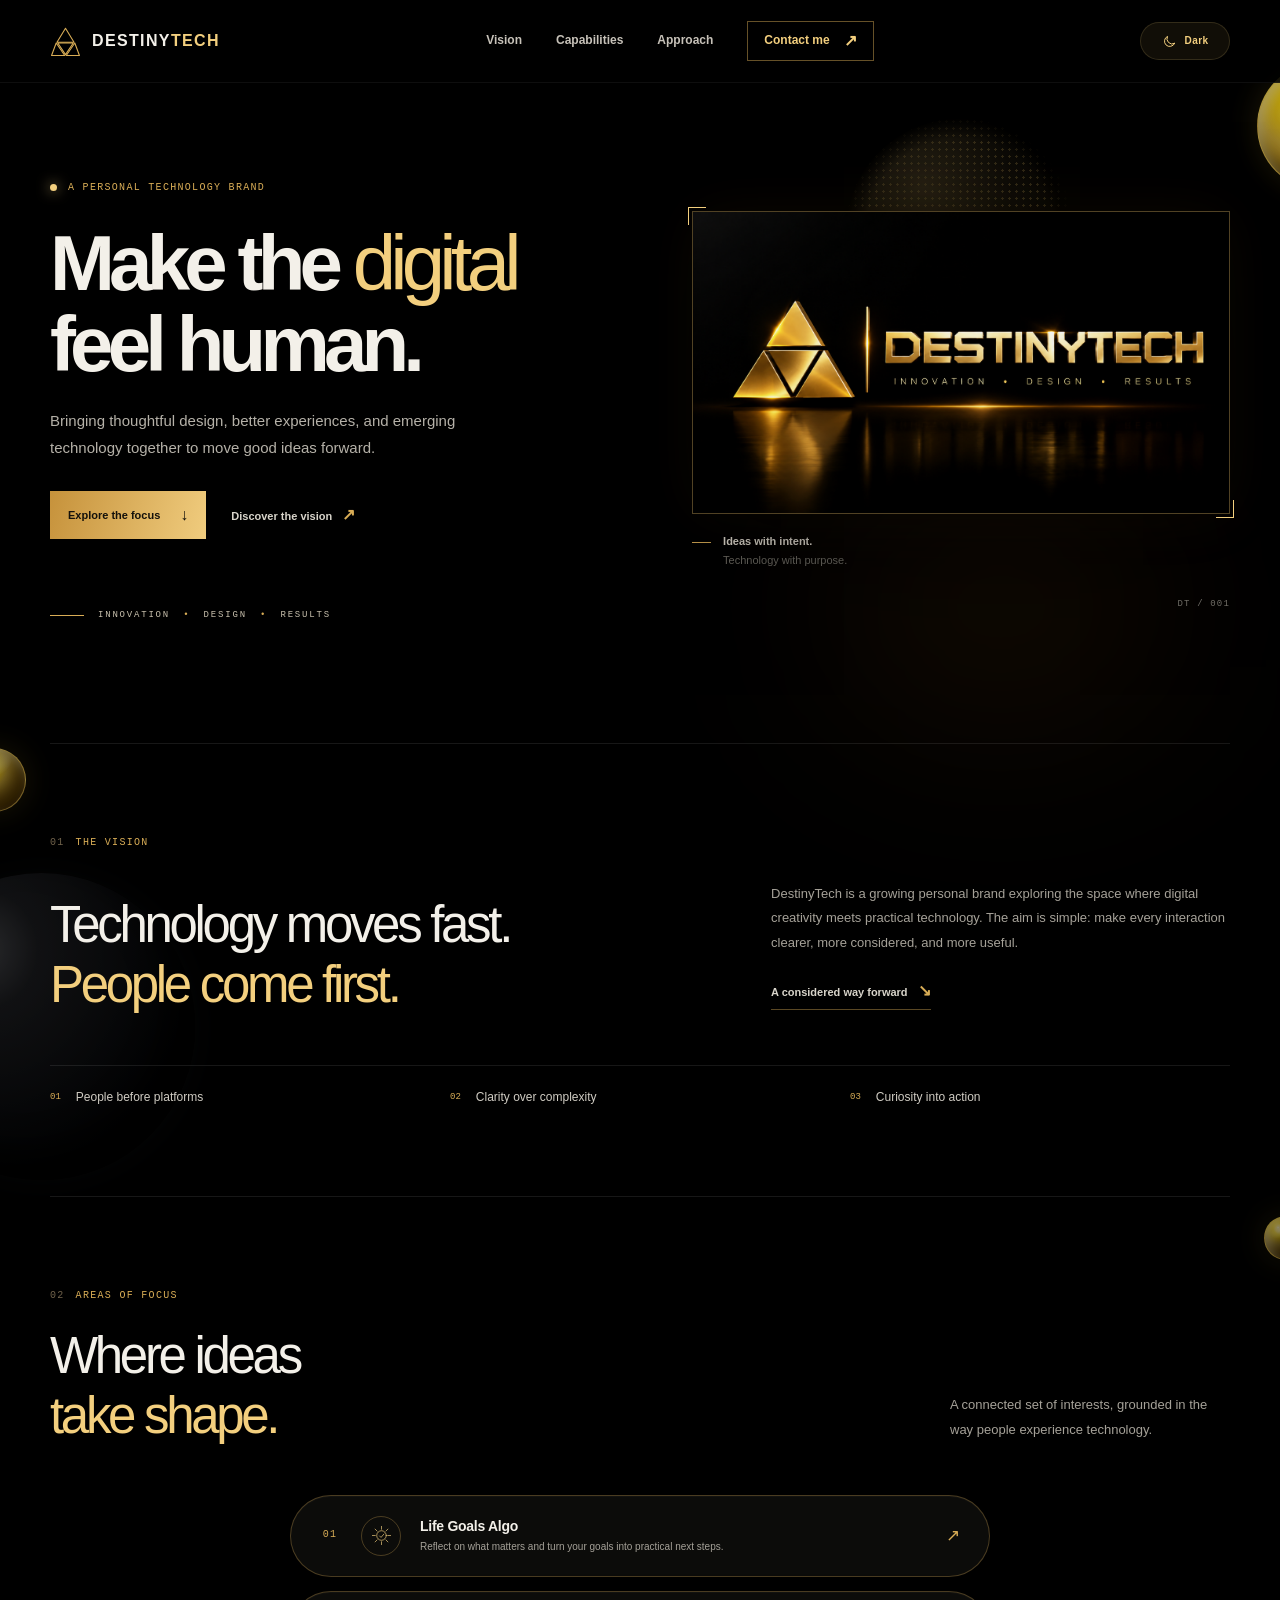
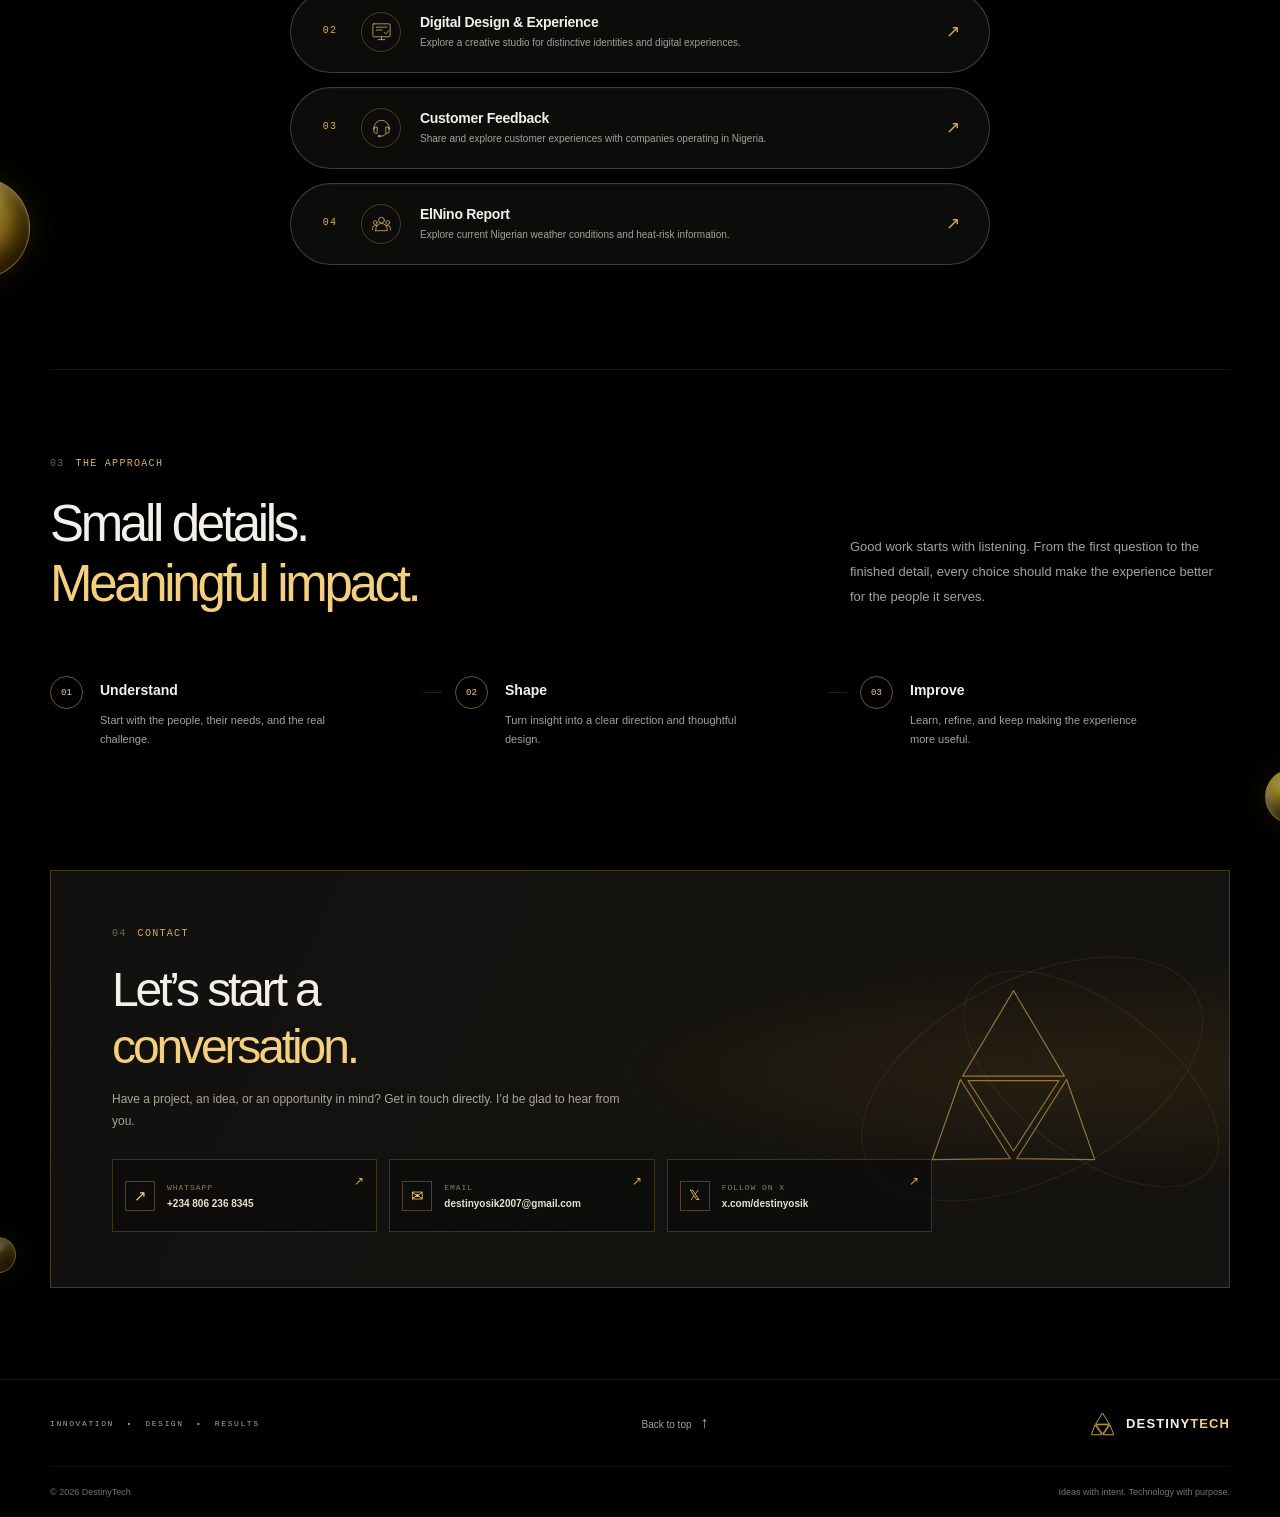
==== commit 104a0e34: "inversion" ====
--- a/index.html
+++ b/index.html
@@ -9,6 +9,7 @@
       content="DestinyTech — a digital platform for design, weather intelligence, personal goals, and customer feedback."
     >
     <title>DestinyTech — Innovation • Design • Results</title>
+    <script src="theme.js"></script>
     <link rel="preload" as="image" href="assets/destinytech-brand.png">
     <link rel="stylesheet" href="styles.css">
     <script src="script.js" defer></script>
@@ -48,6 +49,14 @@
           <span></span>
           <span></span>
         </button>
+        <button class="theme-toggle" type="button" data-theme-toggle aria-label="Switch to light theme" aria-pressed="false">
+          <svg class="theme-toggle-icon" viewBox="0 0 24 24" aria-hidden="true">
+            <path class="moon-icon" d="M20.2 15.1A8.4 8.4 0 0 1 8.9 3.8 8.5 8.5 0 1 0 20.2 15.1Z" />
+            <circle class="sun-icon" cx="12" cy="12" r="4" />
+            <path class="sun-rays" d="M12 2v2m0 16v2M4.93 4.93l1.42 1.42m11.3 11.3 1.42 1.42M2 12h2m16 0h2M4.93 19.07l1.42-1.42m11.3-11.3 1.42-1.42" />
+          </svg>
+          <span data-theme-label>Dark</span>
+        </button>
 
         <nav class="navigation" id="primary-navigation" aria-label="Main navigation">
           <a href="#vision">Vision</a>
@@ -133,8 +142,20 @@
         </div>
 
         <div class="focus-grid">
+          <a class="focus-card" href="life-goals-algo.html" aria-label="Open Life Goals Algo">
+            <span class="card-index">01</span>
+            <div class="card-icon" aria-hidden="true">
+              <svg viewBox="0 0 48 48" fill="none">
+                <path d="M24 5v6M24 37v6M5 24h6M37 24h6M10.6 10.6l4.2 4.2m18.4 18.4 4.2 4.2m0-26.8-4.2 4.2m-18.4 18.4-4.2 4.2" />
+                <circle cx="24" cy="24" r="10" />
+                <path d="m20 25 3 3 6-7" />
+              </svg>
+            </div>
+            <div class="focus-card-copy"><h3>Life Goals Algo</h3><p>Reflect on what matters and turn your goals into practical next steps.</p></div>
+            <span class="card-arrow" aria-hidden="true">↗</span>
+          </a>
           <a class="focus-card" href="digital-design.html" aria-label="Open Digital Design and Experience">
-            <span class="card-index">01 / DIGITAL</span>
+            <span class="card-index">02</span>
             <div class="card-icon" aria-hidden="true">
               <svg viewBox="0 0 48 48" fill="none">
                 <rect x="6" y="8" width="36" height="27" rx="2" />
@@ -142,12 +163,11 @@
                 <path d="m30 26 3 3 6-7" />
               </svg>
             </div>
-            <h3>Digital design<br>& experience</h3>
-            <p>Creating clear, considered digital experiences that feel intuitive to use.</p>
+            <div class="focus-card-copy"><h3>Digital Design &amp; Experience</h3><p>Explore a creative studio for distinctive identities and digital experiences.</p></div>
             <span class="card-arrow" aria-hidden="true">↗</span>
           </a>
           <a class="focus-card" href="customer-feedback.html" aria-label="Open Customer Feedback">
-            <span class="card-index">02 / PEOPLE</span>
+            <span class="card-index">03</span>
             <div class="card-icon" aria-hidden="true">
               <svg viewBox="0 0 48 48" fill="none">
                 <path d="M8 25a16 16 0 0 1 32 0" />
@@ -156,12 +176,11 @@
                 <circle cx="19" cy="42" r="2" />
               </svg>
             </div>
-            <h3>Customer<br>feedback</h3>
-            <p>Share and explore customer experiences with companies operating in Nigeria.</p>
+            <div class="focus-card-copy"><h3>Customer Feedback</h3><p>Share and explore customer experiences with companies operating in Nigeria.</p></div>
             <span class="card-arrow" aria-hidden="true">↗</span>
           </a>
           <a class="focus-card" href="elnino-report.html" aria-label="Open ElNino Report">
-            <span class="card-index">03 / CLIMATE</span>
+            <span class="card-index">04</span>
             <div class="card-icon" aria-hidden="true">
               <svg viewBox="0 0 48 48" fill="none">
                 <circle cx="24" cy="17" r="6" />
@@ -170,21 +189,7 @@
                 <path d="M12 39v-3a12 12 0 0 1 24 0v3H12ZM5 37v-2a7 7 0 0 1 7-7h3M43 37v-2a7 7 0 0 0-7-7h-3" />
               </svg>
             </div>
-            <h3>ElNino<br>Report</h3>
-            <p>Explore current Nigerian weather conditions and heat-risk information.</p>
-            <span class="card-arrow" aria-hidden="true">↗</span>
-          </a>
-          <a class="focus-card" href="life-goals-algo.html" aria-label="Open Life Goals Algo">
-            <span class="card-index">04 / WHAT'S NEXT</span>
-            <div class="card-icon" aria-hidden="true">
-              <svg viewBox="0 0 48 48" fill="none">
-                <path d="M24 5v6M24 37v6M5 24h6M37 24h6M10.6 10.6l4.2 4.2m18.4 18.4 4.2 4.2m0-26.8-4.2 4.2m-18.4 18.4-4.2 4.2" />
-                <circle cx="24" cy="24" r="10" />
-                <path d="m20 25 3 3 6-7" />
-              </svg>
-            </div>
-            <h3>Life Goals<br>Algo</h3>
-            <p>Reflect on what matters and turn your goals into practical next steps.</p>
+            <div class="focus-card-copy"><h3>ElNino Report</h3><p>Explore current Nigerian weather conditions and heat-risk information.</p></div>
             <span class="card-arrow" aria-hidden="true">↗</span>
           </a>
         </div>
--- a/styles.css
+++ b/styles.css
@@ -12,9 +12,35 @@
   --text: #f3f0e9;
   --muted: #a5a198;
   --dim: #716e66;
+  --surface: #11110f;
+  --surface-raised: #151411;
+  --surface-input: #090909;
+  --glow: rgba(217, 173, 86, 0.1);
+  --accent-soft: rgba(217, 173, 86, 0.08);
   --sans: "Manrope", "Segoe UI", sans-serif;
   --mono: "DM Mono", Consolas, monospace;
   --page-width: 1180px;
+}
+
+:root[data-theme="light"] {
+  color-scheme: light;
+  --black: #ffffff;
+  --black-soft: #f3f6fb;
+  --panel: #ffffff;
+  --panel-raised: #f7f9fd;
+  --line: rgba(37, 99, 235, 0.2);
+  --line-muted: rgba(15, 23, 42, 0.12);
+  --gold: #2563eb;
+  --gold-bright: #1d4ed8;
+  --amber: #60a5fa;
+  --text: #111827;
+  --muted: #475569;
+  --dim: #64748b;
+  --surface: #ffffff;
+  --surface-raised: #f7f9fd;
+  --surface-input: #ffffff;
+  --glow: rgba(37, 99, 235, 0.1);
+  --accent-soft: rgba(37, 99, 235, 0.08);
 }
 
 * {
@@ -30,12 +56,13 @@
   position: relative;
   isolation: isolate;
   margin: 0;
-  background: #000000;
+  background: var(--black);
   color: var(--text);
   font-family: var(--sans);
   font-size: 15px;
   line-height: 1.65;
   -webkit-font-smoothing: antialiased;
+  transition: background-color 280ms ease, color 280ms ease;
 }
 
 .ambient-background {
@@ -225,6 +252,7 @@
 }
 
 .site-header {
+  position: relative;
   z-index: 10;
   border-bottom: 1px solid rgba(255, 255, 255, 0.055);
   background: rgba(0, 0, 0, 0.88);
@@ -238,6 +266,7 @@
 }
 
 .wordmark {
+  order: 1;
   display: inline-flex;
   align-items: center;
   gap: 11px;
@@ -265,12 +294,69 @@
 }
 
 .navigation {
+  order: 2;
   display: flex;
   align-items: center;
   gap: 34px;
   color: #c7c2b9;
   font-size: 12px;
   font-weight: 600;
+}
+
+.theme-toggle {
+  display: inline-flex;
+  min-width: 90px;
+  min-height: 38px;
+  align-items: center;
+  justify-content: center;
+  gap: 8px;
+  padding: 0 12px;
+  border: 1px solid var(--line);
+  border-radius: 999px;
+  background: var(--accent-soft);
+  color: var(--gold-bright);
+  font: inherit;
+  font-size: 10px;
+  font-weight: 700;
+  letter-spacing: 0.04em;
+  cursor: pointer;
+  order: 3;
+  transition: border-color 220ms ease, background-color 220ms ease, color 220ms ease, transform 220ms ease, box-shadow 220ms ease;
+}
+
+.theme-toggle:hover {
+  border-color: var(--gold-bright);
+  background: var(--glow);
+  box-shadow: 0 0 22px var(--glow);
+}
+
+.theme-toggle:focus-visible {
+  outline: 2px solid var(--gold-bright);
+  outline-offset: 3px;
+}
+
+.theme-toggle-icon {
+  width: 15px;
+  height: 15px;
+  fill: none;
+  stroke: currentColor;
+  stroke-linecap: round;
+  stroke-linejoin: round;
+  stroke-width: 1.6;
+}
+
+.theme-toggle-icon .sun-icon,
+.theme-toggle-icon .sun-rays {
+  display: none;
+}
+
+:root[data-theme="light"] .theme-toggle-icon .moon-icon {
+  display: none;
+}
+
+:root[data-theme="light"] .theme-toggle-icon .sun-icon,
+:root[data-theme="light"] .theme-toggle-icon .sun-rays {
+  display: initial;
 }
 
 .navigation > a:not(.nav-cta) {
@@ -1382,3 +1468,248 @@
     will-change: auto;
   }
 }
+
+.focus-grid {
+  display: flex;
+  max-width: 860px;
+  flex-direction: column;
+  align-items: center;
+  gap: 14px;
+  margin-inline: auto;
+  border: 0;
+  background: transparent;
+}
+
+.focus-grid .focus-card {
+  display: grid;
+  width: min(100%, 700px);
+  min-height: 82px;
+  grid-template-columns: 28px 42px minmax(0, 1fr) 22px;
+  align-items: center;
+  gap: 17px;
+  padding: 12px 25px;
+  border: 1px solid rgba(217, 173, 86, 0.3);
+  border-radius: 999px;
+  background: rgba(17, 17, 15, 0.72);
+  box-shadow: inset 0 1px rgba(255, 255, 255, 0.025), 0 8px 26px rgba(0, 0, 0, 0.18);
+  color: var(--text);
+  text-align: left;
+  transform-origin: center;
+  animation: focus-pill-enter 580ms cubic-bezier(0.2, 0.7, 0.2, 1) both;
+  transition:
+    transform 240ms ease,
+    border-color 240ms ease,
+    background-color 240ms ease,
+    box-shadow 240ms ease,
+    color 240ms ease;
+}
+
+.focus-grid .focus-card:nth-child(2) { animation-delay: 80ms; }
+.focus-grid .focus-card:nth-child(3) { animation-delay: 160ms; }
+.focus-grid .focus-card:nth-child(4) { animation-delay: 240ms; }
+
+.focus-grid .focus-card:hover,
+.focus-grid .focus-card:focus-visible {
+  z-index: 1;
+  border-color: var(--gold-bright);
+  background: linear-gradient(105deg, rgba(217, 173, 86, 0.12), rgba(17, 17, 15, 0.94) 42%);
+  box-shadow: 0 0 28px rgba(217, 173, 86, 0.16), inset 0 0 18px rgba(217, 173, 86, 0.045);
+  transform: scale(1.025);
+}
+
+.focus-grid .card-index {
+  color: var(--gold);
+  font-family: var(--mono);
+  font-size: 10px;
+  text-align: center;
+}
+
+.focus-grid .card-icon {
+  width: 40px;
+  height: 40px;
+  margin: 0;
+  border-color: rgba(217, 173, 86, 0.3);
+  border-radius: 50%;
+}
+
+.focus-grid .card-icon svg {
+  width: 23px;
+  height: 23px;
+}
+
+.focus-card-copy { min-width: 0; }
+
+.focus-grid .focus-card h3 {
+  margin: 0 0 2px;
+  color: var(--text);
+  font-size: 14px;
+  font-weight: 650;
+  letter-spacing: -0.02em;
+  line-height: 1.4;
+  transition: color 220ms ease;
+}
+
+.focus-grid .focus-card p {
+  max-width: none;
+  margin: 0;
+  color: var(--muted);
+  font-size: 10px;
+  line-height: 1.5;
+}
+
+.focus-grid .card-arrow {
+  position: static;
+  color: var(--gold);
+  font-size: 17px;
+  text-align: center;
+  transition: color 220ms ease, transform 220ms ease;
+}
+
+.focus-grid .focus-card:hover .card-arrow,
+.focus-grid .focus-card:focus-visible .card-arrow {
+  color: var(--gold-bright);
+  transform: translate(2px, -2px);
+}
+
+@keyframes focus-pill-enter {
+  from { opacity: 0; }
+  to { opacity: 1; }
+}
+
+:root[data-theme="light"] body {
+  background: #fff;
+}
+
+:root[data-theme="light"] .ambient-background::before {
+  background: radial-gradient(ellipse at 31% 25%, #dce9ff 0, #9bbdf7 18%, #467cdd 55%, #1d4ed8 76%);
+  box-shadow: inset -18px -24px 35px rgba(13, 35, 83, 0.28), 0 0 38px rgba(37, 99, 235, 0.2);
+}
+
+:root[data-theme="light"] .ambient-background::after {
+  background:
+    radial-gradient(circle, rgba(96, 165, 250, 0.9) 0 1px, transparent 1.35px) 0 0 / 7px 7px,
+    radial-gradient(circle at 34% 29%, #93baf5 0, #4d7ed2 39%, #173d86 75%);
+  box-shadow: inset -15px -18px 26px rgba(13, 35, 83, 0.35), 0 0 42px rgba(37, 99, 235, 0.2);
+}
+
+:root[data-theme="light"] .gold-sphere {
+  border-color: rgba(191, 219, 254, 0.7);
+  background:
+    radial-gradient(ellipse at 31% 25%, rgba(255, 255, 255, 0.98) 0, rgba(219, 234, 254, 0.8) 3%, transparent 13%),
+    radial-gradient(circle at 34% 29%, #dbeafe 0, #60a5fa 13%, #2563eb 39%, #1d4ed8 69%, #163b8c 87%, #101f46 100%);
+  box-shadow:
+    inset 5px 6px 12px rgba(255, 255, 255, 0.65),
+    inset -11px -15px 20px rgba(8, 24, 58, 0.62),
+    0 0 34px rgba(37, 99, 235, 0.22),
+    0 17px 32px rgba(15, 23, 42, 0.16);
+}
+
+:root[data-theme="light"] .gold-sphere::before {
+  background: radial-gradient(ellipse, rgba(255, 255, 255, 0.6), rgba(255, 255, 255, 0) 72%);
+}
+
+:root[data-theme="light"] .site-header {
+  border-color: rgba(15, 23, 42, 0.1);
+  background: rgba(255, 255, 255, 0.9);
+}
+
+:root[data-theme="light"] .navigation { color: #475569; }
+:root[data-theme="light"] .navigation .nav-cta { border-color: rgba(37, 99, 235, 0.45); }
+:root[data-theme="light"] .navigation .nav-cta:hover { background: #2563eb; color: #fff; }
+:root[data-theme="light"] .hero-description { color: #475569; }
+:root[data-theme="light"] .status-dot { box-shadow: 0 0 13px rgba(37, 99, 235, 0.45); }
+:root[data-theme="light"] .button-primary { background: linear-gradient(105deg, #2563eb, #60a5fa); color: #fff; }
+:root[data-theme="light"] .button-primary:hover { background: #1d4ed8; }
+:root[data-theme="light"] .text-link,
+:root[data-theme="light"] .underlined-link { color: #334155; }
+:root[data-theme="light"] .hero-note p,
+:root[data-theme="light"] .footer-tagline { color: #475569; }
+:root[data-theme="light"] .visual-frame { border-color: rgba(37, 99, 235, 0.32); background: #fff; box-shadow: 0 32px 100px rgba(15, 23, 42, 0.16), 0 0 58px rgba(37, 99, 235, 0.09); }
+:root[data-theme="light"] .brand-image { filter: invert(1) hue-rotate(180deg); }
+:root[data-theme="light"] .visual-caption p { color: #1e293b; }
+:root[data-theme="light"] .hero-glow { background: rgba(37, 99, 235, 0.14); }
+:root[data-theme="light"] .section-label span,
+:root[data-theme="light"] .card-index { color: #54709a; }
+:root[data-theme="light"] .principles > div { color: #334155; }
+:root[data-theme="light"] .underlined-link { border-color: rgba(37, 99, 235, 0.42); }
+:root[data-theme="light"] .focus-grid .focus-card { border-color: rgba(37, 99, 235, 0.24); background: rgba(248, 250, 252, 0.92); box-shadow: inset 0 1px #fff, 0 8px 26px rgba(15, 23, 42, 0.06); }
+:root[data-theme="light"] .focus-grid .focus-card h3 { color: #111827; }
+:root[data-theme="light"] .focus-grid .focus-card p { color: #475569; }
+:root[data-theme="light"] .focus-grid .card-icon { border-color: rgba(37, 99, 235, 0.25); }
+:root[data-theme="light"] .focus-grid .focus-card:hover,
+:root[data-theme="light"] .focus-grid .focus-card:focus-visible { border-color: #2563eb; background: linear-gradient(105deg, rgba(37, 99, 235, 0.1), #fff 60%); box-shadow: 0 0 28px rgba(37, 99, 235, 0.13), inset 0 0 18px rgba(37, 99, 235, 0.035); }
+:root[data-theme="light"] .approach-step .step-marker { border-color: rgba(37, 99, 235, 0.5); }
+:root[data-theme="light"] .next-panel { border-color: rgba(37, 99, 235, 0.24); background: radial-gradient(ellipse at 87% 48%, rgba(37, 99, 235, 0.11), transparent 37%), linear-gradient(115deg, #fff 0%, #f5f8ff 100%); }
+:root[data-theme="light"] .next-orbit { border-color: rgba(37, 99, 235, 0.14); }
+:root[data-theme="light"] .next-content > p,
+:root[data-theme="light"] .contact-content > p { color: #475569; }
+:root[data-theme="light"] .contact-link { border-color: rgba(37, 99, 235, 0.24); background: rgba(255, 255, 255, 0.82); }
+:root[data-theme="light"] .contact-link:hover { border-color: rgba(37, 99, 235, 0.68); background: rgba(37, 99, 235, 0.06); }
+:root[data-theme="light"] .contact-link-value { color: #1e293b; }
+:root[data-theme="light"] .contact-link-icon { border-color: rgba(37, 99, 235, 0.35); }
+:root[data-theme="light"] .contact-link-label { color: #54709a; }
+:root[data-theme="light"] .site-footer { border-color: var(--line-muted); }
+:root[data-theme="light"] .footer-bottom { border-color: var(--line-muted); color: #64748b; }
+:root[data-theme="light"] .footer-tagline { color: #475569; }
+
+@media (max-width: 900px) {
+  .header-inner { gap: 14px; }
+  .navigation { margin-left: auto; gap: 20px; }
+}
+
+@media (max-width: 680px) {
+  .menu-toggle { order: 2; }
+  .header-inner { gap: 10px; }
+  .navigation { order: 4; margin-left: 0; }
+  .theme-toggle { min-width: 78px; min-height: 36px; padding-inline: 9px; }
+  .focus-grid { gap: 11px; }
+  .focus-grid .focus-card {
+    width: 100%;
+    min-height: 74px;
+    grid-template-columns: 22px 36px minmax(0, 1fr) 18px;
+    gap: 10px;
+    padding: 10px 15px;
+    border: 1px solid rgba(217, 173, 86, 0.3);
+    border-radius: 999px;
+  }
+  .focus-grid .focus-card:nth-child(2) { border-right: 1px solid rgba(217, 173, 86, 0.3); }
+  .focus-grid .focus-card:nth-child(n + 3) { border-bottom: 1px solid rgba(217, 173, 86, 0.3); }
+  .focus-grid .card-icon { width: 34px; height: 34px; }
+  .focus-grid .focus-card h3 { font-size: 12px; }
+  .focus-grid .focus-card p { font-size: 9px; }
+  .focus-grid .card-index { font-size: 9px; }
+}
+
+@media (max-width: 380px) {
+  .focus-grid .focus-card { grid-template-columns: 18px 30px minmax(0, 1fr) 16px; gap: 8px; padding-inline: 12px; }
+  .focus-grid .card-icon { width: 29px; height: 29px; }
+  .focus-grid .card-icon svg { width: 19px; height: 19px; }
+  .focus-grid .focus-card h3 { font-size: 11px; }
+  .focus-grid .focus-card p { font-size: 8px; }
+}
+
+@media (prefers-reduced-motion: reduce) {
+  .focus-grid .focus-card { animation: none; }
+  .focus-grid .focus-card:hover,
+  .focus-grid .focus-card:focus-visible { transform: none; }
+}
+
+.focus-grid .focus-card:active { transform: scale(0.99); }
+
+body,
+.site-header,
+.site-footer,
+.visual-frame,
+.next-panel,
+.contact-link,
+.focus-grid .focus-card,
+.focus-grid .card-icon,
+.theme-toggle {
+  transition:
+    color 280ms ease,
+    background-color 280ms ease,
+    border-color 280ms ease,
+    box-shadow 280ms ease;
+}
+
+.focus-grid .focus-card { transition-property: color, background-color, border-color, box-shadow, transform; }
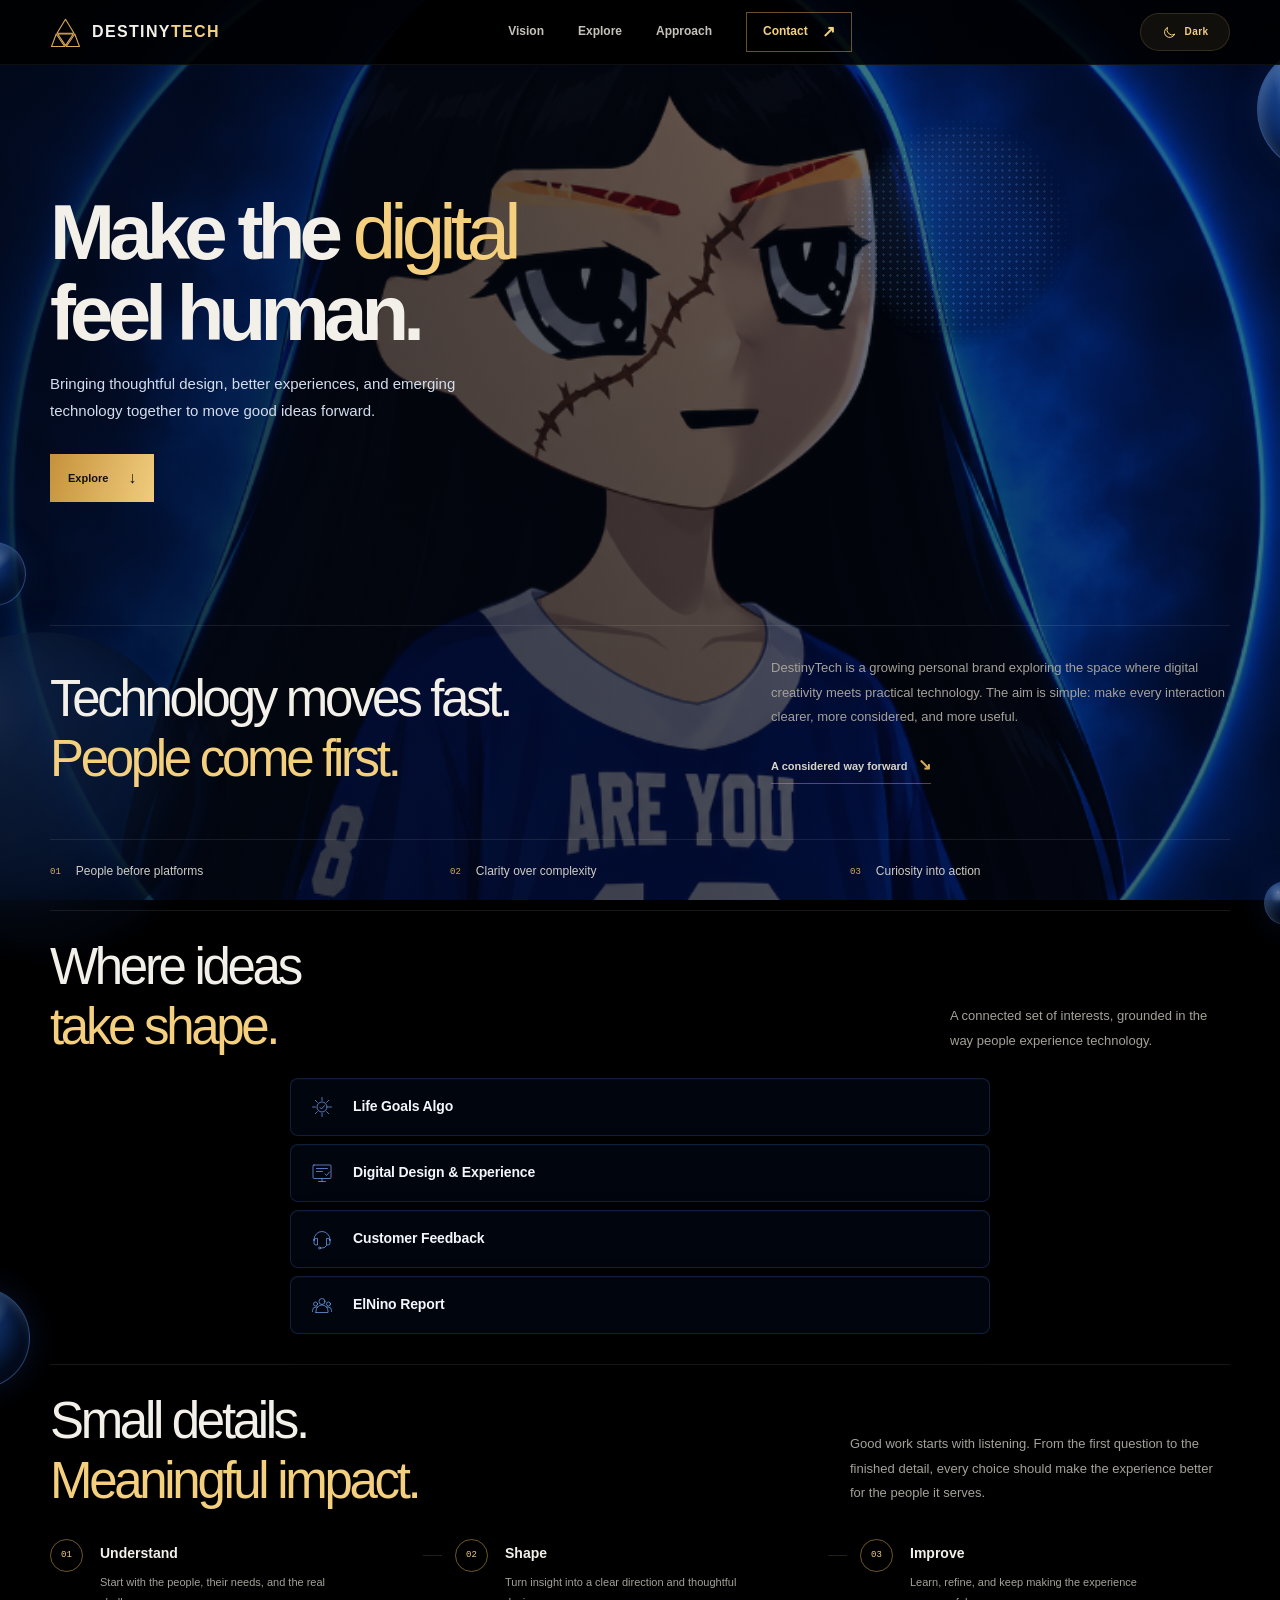
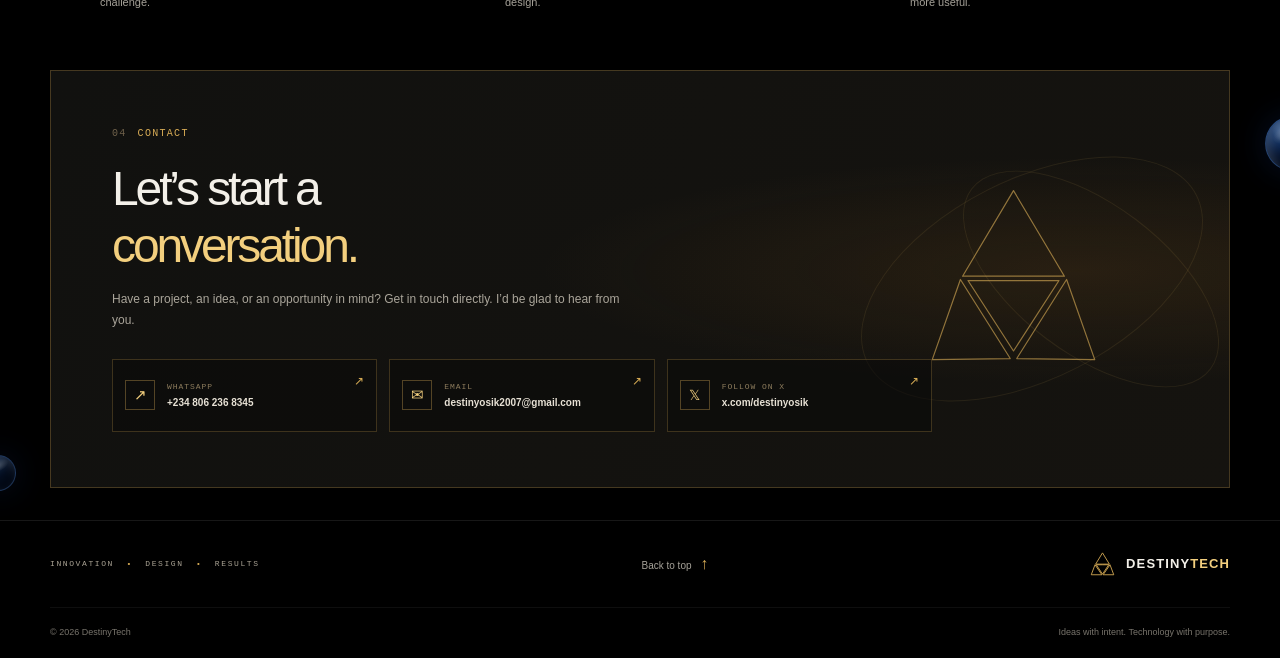
==== commit eb83166d: "pfp" ====
--- a/index.html
+++ b/index.html
@@ -10,19 +10,20 @@
     >
     <title>DestinyTech — Innovation • Design • Results</title>
     <script src="theme.js"></script>
-    <link rel="preload" as="image" href="assets/destinytech-brand.png">
+    <link rel="preload" as="image" href="assets/destiny-portrait.png">
     <link rel="stylesheet" href="styles.css">
     <script src="script.js" defer></script>
   </head>
   <body>
     <div class="ambient-background" aria-hidden="true">
-      <span class="gold-sphere sphere-one"></span>
-      <span class="gold-sphere sphere-two"></span>
-      <span class="gold-sphere sphere-three"></span>
-      <span class="gold-sphere sphere-four"></span>
-      <span class="gold-sphere sphere-five"></span>
-      <span class="gold-sphere sphere-six"></span>
+      <span class="blue-sphere sphere-one"></span>
+      <span class="blue-sphere sphere-two"></span>
+      <span class="blue-sphere sphere-three"></span>
+      <span class="blue-sphere sphere-four"></span>
+      <span class="blue-sphere sphere-five"></span>
+      <span class="blue-sphere sphere-six"></span>
     </div>
+    <div class="page-backdrop" aria-hidden="true"></div>
     <a class="skip-link" href="#main">Skip to content</a>
 
     <header class="site-header">
@@ -60,9 +61,9 @@
 
         <nav class="navigation" id="primary-navigation" aria-label="Main navigation">
           <a href="#vision">Vision</a>
-          <a href="#capabilities">Capabilities</a>
+          <a href="#capabilities">Explore</a>
           <a href="#approach">Approach</a>
-          <a class="nav-cta" href="#contact">Contact me <span aria-hidden="true">↗</span></a>
+          <a class="nav-cta" href="#contact">Contact <span aria-hidden="true">↗</span></a>
         </nav>
       </div>
     </header>
@@ -70,7 +71,6 @@
     <main id="main">
       <section class="hero section-shell" id="top" aria-labelledby="hero-title">
         <div class="hero-copy">
-          <p class="eyebrow"><span class="status-dot"></span> A personal technology brand</p>
           <h1 id="hero-title">Make the <span>digital</span><br>feel human.</h1>
           <p class="hero-description">
             Bringing thoughtful design, better experiences, and emerging technology together
@@ -78,39 +78,14 @@
           </p>
           <div class="hero-actions">
             <a class="button button-primary" href="#capabilities">
-              Explore the focus <span aria-hidden="true">↓</span>
+              Explore <span aria-hidden="true">↓</span>
             </a>
-            <a class="text-link" href="#vision">Discover the vision <span aria-hidden="true">↗</span></a>
-          </div>
-          <div class="hero-note">
-            <span class="note-rule"></span>
-            <p>INNOVATION <span>•</span> DESIGN <span>•</span> RESULTS</p>
-          </div>
-        </div>
-
-        <div class="hero-visual" aria-label="DestinyTech gold and black brand identity">
-          <div class="visual-frame">
-            <img
-              class="brand-image"
-              src="assets/destinytech-brand.png"
-              alt="DestinyTech — Innovation, Design, Results"
-              width="1365"
-              height="768"
-            >
-            <span class="frame-corner frame-corner-top" aria-hidden="true"></span>
-            <span class="frame-corner frame-corner-bottom" aria-hidden="true"></span>
-          </div>
-          <div class="visual-caption">
-            <span class="caption-line"></span>
-            <p>Ideas with intent.<br><span>Technology with purpose.</span></p>
-          </div>
-          <span class="visual-index" aria-hidden="true">DT / 001</span>
-        </div>
-        <div class="hero-glow" aria-hidden="true"></div>
+          </div>
+        </div>
+
       </section>
 
       <section class="intro section-shell" id="vision" aria-labelledby="vision-title">
-        <div class="section-label"><span>01</span> THE VISION</div>
         <div class="intro-content">
           <h2 id="vision-title">Technology moves fast.<br><span>People come first.</span></h2>
           <div class="intro-detail">
@@ -133,7 +108,6 @@
       <section class="capabilities section-shell" id="capabilities" aria-labelledby="capabilities-title">
         <div class="section-heading">
           <div>
-            <div class="section-label"><span>02</span> AREAS OF FOCUS</div>
             <h2 id="capabilities-title">Where ideas<br><span>take shape.</span></h2>
           </div>
           <p class="section-heading-note">
@@ -143,7 +117,6 @@
 
         <div class="focus-grid">
           <a class="focus-card" href="life-goals-algo.html" aria-label="Open Life Goals Algo">
-            <span class="card-index">01</span>
             <div class="card-icon" aria-hidden="true">
               <svg viewBox="0 0 48 48" fill="none">
                 <path d="M24 5v6M24 37v6M5 24h6M37 24h6M10.6 10.6l4.2 4.2m18.4 18.4 4.2 4.2m0-26.8-4.2 4.2m-18.4 18.4-4.2 4.2" />
@@ -151,11 +124,9 @@
                 <path d="m20 25 3 3 6-7" />
               </svg>
             </div>
-            <div class="focus-card-copy"><h3>Life Goals Algo</h3><p>Reflect on what matters and turn your goals into practical next steps.</p></div>
-            <span class="card-arrow" aria-hidden="true">↗</span>
+            <div class="focus-card-copy"><h3>Life Goals Algo</h3></div>
           </a>
           <a class="focus-card" href="digital-design.html" aria-label="Open Digital Design and Experience">
-            <span class="card-index">02</span>
             <div class="card-icon" aria-hidden="true">
               <svg viewBox="0 0 48 48" fill="none">
                 <rect x="6" y="8" width="36" height="27" rx="2" />
@@ -163,11 +134,9 @@
                 <path d="m30 26 3 3 6-7" />
               </svg>
             </div>
-            <div class="focus-card-copy"><h3>Digital Design &amp; Experience</h3><p>Explore a creative studio for distinctive identities and digital experiences.</p></div>
-            <span class="card-arrow" aria-hidden="true">↗</span>
+            <div class="focus-card-copy"><h3>Digital Design &amp; Experience</h3></div>
           </a>
           <a class="focus-card" href="customer-feedback.html" aria-label="Open Customer Feedback">
-            <span class="card-index">03</span>
             <div class="card-icon" aria-hidden="true">
               <svg viewBox="0 0 48 48" fill="none">
                 <path d="M8 25a16 16 0 0 1 32 0" />
@@ -176,11 +145,9 @@
                 <circle cx="19" cy="42" r="2" />
               </svg>
             </div>
-            <div class="focus-card-copy"><h3>Customer Feedback</h3><p>Share and explore customer experiences with companies operating in Nigeria.</p></div>
-            <span class="card-arrow" aria-hidden="true">↗</span>
+            <div class="focus-card-copy"><h3>Customer Feedback</h3></div>
           </a>
           <a class="focus-card" href="elnino-report.html" aria-label="Open ElNino Report">
-            <span class="card-index">04</span>
             <div class="card-icon" aria-hidden="true">
               <svg viewBox="0 0 48 48" fill="none">
                 <circle cx="24" cy="17" r="6" />
@@ -189,8 +156,7 @@
                 <path d="M12 39v-3a12 12 0 0 1 24 0v3H12ZM5 37v-2a7 7 0 0 1 7-7h3M43 37v-2a7 7 0 0 0-7-7h-3" />
               </svg>
             </div>
-            <div class="focus-card-copy"><h3>ElNino Report</h3><p>Explore current Nigerian weather conditions and heat-risk information.</p></div>
-            <span class="card-arrow" aria-hidden="true">↗</span>
+            <div class="focus-card-copy"><h3>ElNino Report</h3></div>
           </a>
         </div>
       </section>
@@ -198,7 +164,6 @@
       <section class="approach section-shell" id="approach" aria-labelledby="approach-title">
         <div class="approach-top">
           <div>
-            <div class="section-label"><span>03</span> THE APPROACH</div>
             <h2 id="approach-title">Small details.<br><span>Meaningful impact.</span></h2>
           </div>
           <p>
--- a/styles.css
+++ b/styles.css
@@ -17,7 +17,7 @@
   --surface-input: #090909;
   --glow: rgba(217, 173, 86, 0.1);
   --accent-soft: rgba(217, 173, 86, 0.08);
-  --sans: "Manrope", "Segoe UI", sans-serif;
+  --sans: "Inter", "Segoe UI Variable", "Segoe UI", sans-serif;
   --mono: "DM Mono", Consolas, monospace;
   --page-width: 1180px;
 }
@@ -65,6 +65,17 @@
   transition: background-color 280ms ease, color 280ms ease;
 }
 
+.page-backdrop {
+  position: fixed;
+  z-index: -1;
+  inset: 0;
+  background:
+    linear-gradient(90deg, rgba(2, 7, 18, 0.72) 0%, rgba(2, 7, 18, 0.48) 58%, rgba(2, 7, 18, 0.28) 100%),
+    linear-gradient(rgba(2, 7, 18, 0.18), rgba(2, 7, 18, 0.42)),
+    url("assets/destiny-portrait.png") center 35% / cover no-repeat;
+  pointer-events: none;
+}
+
 .ambient-background {
   position: absolute;
   z-index: 0;
@@ -85,8 +96,8 @@
   top: 28%;
   left: -112px;
   width: clamp(190px, 24vw, 330px);
-  background: radial-gradient(ellipse at 31% 25%, #45464a 0, #1d1e21 18%, #090a0c 55%, #000 76%);
-  box-shadow: inset -18px -24px 35px #000d, 0 0 38px #292a2e3b;
+  background: radial-gradient(ellipse at 31% 25%, #263c62 0, #14294b 18%, #0a1831 55%, #050c1b 76%);
+  box-shadow: inset -18px -24px 35px #050914dd, 0 0 38px #2563eb30;
   opacity: 0.58;
 }
 
@@ -95,38 +106,38 @@
   right: 16%;
   width: clamp(135px, 18vw, 245px);
   background:
-    radial-gradient(circle, rgba(222, 185, 98, 0.8) 0 1px, transparent 1.35px) 0 0 / 7px 7px,
-    radial-gradient(circle at 34% 29%, #887345 0, #302919 39%, #080808 75%);
-  box-shadow: inset -15px -18px 26px #000d, 0 0 42px #bd984325;
+    radial-gradient(circle, rgba(96, 165, 250, 0.85) 0 1px, transparent 1.35px) 0 0 / 7px 7px,
+    radial-gradient(circle at 34% 29%, #294b82 0, #14294b 39%, #080f1d 75%);
+  box-shadow: inset -15px -18px 26px #050914dd, 0 0 42px #2563eb30;
   opacity: 0.27;
   -webkit-mask-image: radial-gradient(circle, #000 58%, transparent 72%);
   mask-image: radial-gradient(circle, #000 58%, transparent 72%);
 }
 
-.gold-sphere {
+.blue-sphere {
   position: absolute;
   display: block;
   width: var(--sphere-size);
   aspect-ratio: 1;
-  border: 1px solid rgba(255, 232, 153, 0.36);
+  border: 1px solid rgba(110, 169, 255, 0.48);
   border-radius: 50%;
   background:
-    radial-gradient(ellipse at 31% 25%, rgba(255, 255, 224, 0.94) 0, rgba(255, 228, 129, 0.75) 3%, transparent 13%),
-    radial-gradient(circle at 34% 29%, #ffe98a 0, #ffd700 13%, #d4af37 39%, #b8860b 69%, #6b4708 87%, #261906 100%);
+    radial-gradient(ellipse at 31% 25%, rgba(232, 244, 255, 0.96) 0, rgba(128, 180, 255, 0.74) 4%, transparent 20%),
+    radial-gradient(circle at 34% 29%, #477fd5 0, #1e55aa 18%, #123a80 45%, #0c285b 72%, #071635 100%);
   box-shadow:
-    inset 5px 6px 12px rgba(255, 247, 193, 0.46),
-    inset -11px -15px 20px rgba(26, 15, 0, 0.76),
-    0 0 34px rgba(212, 175, 55, 0.2),
+    inset 5px 6px 12px rgba(177, 210, 255, 0.38),
+    inset -11px -15px 20px rgba(2, 9, 25, 0.82),
+    0 0 34px rgba(37, 99, 235, 0.26),
     0 17px 32px rgba(0, 0, 0, 0.52);
   opacity: var(--sphere-opacity, 0.8);
   will-change: transform;
 }
 
-.gold-sphere::before {
+.blue-sphere::before {
   position: absolute;
   inset: 12% 18% 52% 12%;
   border-radius: 50%;
-  background: radial-gradient(ellipse, rgba(255, 255, 230, 0.48), rgba(255, 255, 230, 0) 72%);
+  background: radial-gradient(ellipse, rgba(226, 239, 255, 0.58), rgba(110, 169, 255, 0) 72%);
   content: "";
   transform: rotate(-24deg);
 }
@@ -260,7 +271,7 @@
 
 .header-inner {
   display: flex;
-  min-height: 82px;
+  min-height: 64px;
   align-items: center;
   justify-content: space-between;
 }
@@ -398,11 +409,10 @@
 .hero {
   position: relative;
   display: grid;
-  min-height: 660px;
-  grid-template-columns: 1.03fr 0.97fr;
-  align-items: center;
-  gap: 40px;
-  padding-block: 90px 105px;
+  min-height: 560px;
+  grid-template-columns: 1fr;
+  align-items: center;
+  padding-block: 70px 58px;
 }
 
 .hero-copy {
@@ -411,7 +421,6 @@
   padding-bottom: 8px;
 }
 
-.eyebrow,
 .section-label,
 .card-index {
   color: var(--gold);
@@ -422,21 +431,6 @@
   text-transform: uppercase;
 }
 
-.eyebrow {
-  display: flex;
-  align-items: center;
-  gap: 11px;
-  margin: 0 0 27px;
-}
-
-.status-dot {
-  width: 7px;
-  height: 7px;
-  border-radius: 50%;
-  background: var(--gold-bright);
-  box-shadow: 0 0 13px rgba(243, 207, 126, 0.8);
-}
-
 h1,
 h2,
 h3,
@@ -445,7 +439,7 @@
 }
 
 .hero h1 {
-  margin-bottom: 22px;
+  margin-bottom: 16px;
   font-size: clamp(50px, 6.3vw, 78px);
   font-weight: 600;
   letter-spacing: -0.075em;
@@ -464,7 +458,7 @@
 .hero-description {
   max-width: 470px;
   margin-bottom: 30px;
-  color: #b5b1a8;
+  color: #d3dded;
   font-size: 15px;
   line-height: 1.8;
 }
@@ -509,20 +503,6 @@
   color: var(--gold);
 }
 
-.hero-note {
-  display: flex;
-  align-items: center;
-  gap: 14px;
-  margin-top: 69px;
-}
-
-.note-rule {
-  width: 34px;
-  height: 1px;
-  background: var(--gold);
-}
-
-.hero-note p,
 .footer-tagline {
   margin: 0;
   color: #c8c0ad;
@@ -531,104 +511,13 @@
   letter-spacing: 0.2em;
 }
 
-.hero-note p span,
 .footer-tagline span {
   margin-inline: 6px;
   color: var(--gold);
 }
 
-.hero-visual {
-  position: relative;
-  z-index: 1;
-  padding: 12px 0 43px 15px;
-}
-
-.visual-frame {
-  position: relative;
-  border: 1px solid rgba(217, 173, 86, 0.34);
-  background: #0b0b0a;
-  box-shadow: 0 32px 100px rgba(0, 0, 0, 0.55), 0 0 58px rgba(158, 100, 27, 0.09);
-}
-
-.brand-image {
-  display: block;
-  width: 100%;
-  height: auto;
-  opacity: 0.96;
-}
-
-.frame-corner {
-  position: absolute;
-  width: 18px;
-  height: 18px;
-  border-color: var(--gold-bright);
-  border-style: solid;
-}
-
-.frame-corner-top {
-  top: -5px;
-  left: -5px;
-  border-width: 1px 0 0 1px;
-}
-
-.frame-corner-bottom {
-  right: -5px;
-  bottom: -5px;
-  border-width: 0 1px 1px 0;
-}
-
-.visual-caption {
-  display: flex;
-  align-items: flex-start;
-  gap: 12px;
-  margin-top: 18px;
-}
-
-.caption-line {
-  width: 19px;
-  height: 1px;
-  margin-top: 10px;
-  background: var(--gold);
-}
-
-.visual-caption p {
-  margin: 0;
-  color: #eee9de;
-  font-size: 11px;
-  font-weight: 600;
-  line-height: 1.7;
-}
-
-.visual-caption p span {
-  color: var(--dim);
-  font-weight: 400;
-}
-
-.visual-index {
-  position: absolute;
-  right: 0;
-  bottom: 1px;
-  color: var(--dim);
-  font-family: var(--mono);
-  font-size: 9px;
-  letter-spacing: 0.13em;
-}
-
-.hero-glow {
-  position: absolute;
-  z-index: 0;
-  right: 5%;
-  bottom: 4%;
-  width: 340px;
-  height: 220px;
-  border-radius: 50%;
-  background: rgba(139, 82, 19, 0.14);
-  filter: blur(100px);
-  pointer-events: none;
-}
-
 .intro {
-  padding-block: 91px 88px;
+  padding-block: 30px 28px;
   border-top: 1px solid var(--line-muted);
 }
 
@@ -647,7 +536,7 @@
   grid-template-columns: 1.1fr 0.8fr;
   align-items: end;
   gap: 90px;
-  margin-top: 30px;
+  margin-top: 0;
 }
 
 .intro h2,
@@ -707,7 +596,7 @@
 }
 
 .capabilities {
-  padding-block: 91px 104px;
+  padding-block: 26px 30px;
   border-top: 1px solid var(--line-muted);
 }
 
@@ -715,12 +604,12 @@
   display: flex;
   align-items: end;
   justify-content: space-between;
-  margin-bottom: 48px;
+  margin-bottom: 20px;
 }
 
 .section-heading h2,
 .approach h2 {
-  margin-top: 22px;
+  margin-top: 0;
 }
 
 .section-heading-note {
@@ -800,7 +689,7 @@
 }
 
 .approach {
-  padding-block: 86px 93px;
+  padding-block: 26px 30px;
   border-top: 1px solid var(--line-muted);
 }
 
@@ -820,7 +709,7 @@
   display: grid;
   grid-template-columns: repeat(3, 1fr);
   gap: 35px;
-  margin-top: 62px;
+  margin-top: 28px;
 }
 
 .approach-step {
@@ -872,7 +761,7 @@
 }
 
 .next {
-  padding-block: 0 91px;
+  padding-block: 0 32px;
 }
 
 .next-panel {
@@ -1102,8 +991,7 @@
 
   .hero {
     min-height: auto;
-    gap: 22px;
-    padding-block: 78px 82px;
+    padding-block: 64px 42px;
   }
 
   .hero h1 {
@@ -1167,12 +1055,10 @@
   }
 
   .header-inner {
-    min-height: 72px;
-  }
-
-  .wordmark {
-    font-size: 14px;
-  }
+    min-height: 60px;
+  }
+
+  .wordmark { font-size: 14px; }
 
   .wordmark-symbol {
     width: 27px;
@@ -1237,8 +1123,8 @@
 
   .hero {
     grid-template-columns: 1fr;
-    gap: 43px;
-    padding-block: 72px 70px;
+    gap: 0;
+    padding-block: 54px 32px;
   }
 
   .hero h1 {
@@ -1250,24 +1136,16 @@
     font-size: 14px;
   }
 
-  .hero-note {
-    margin-top: 38px;
-  }
-
-  .hero-visual {
-    padding: 4px 5px 39px;
-  }
-
   .intro,
   .capabilities,
   .approach {
-    padding-block: 68px;
+    padding-block: 26px;
   }
 
   .intro-content {
     grid-template-columns: 1fr;
     gap: 21px;
-    margin-top: 24px;
+    margin-top: 0;
   }
 
   .intro h2,
@@ -1291,7 +1169,7 @@
 
   .section-heading {
     display: block;
-    margin-bottom: 32px;
+    margin-bottom: 18px;
   }
 
   .section-heading-note {
@@ -1304,21 +1182,12 @@
   }
 
   .focus-card {
-    min-height: 270px;
-    padding: 21px 17px;
-    border-bottom: 1px solid var(--line-muted);
-  }
-
-  .focus-card:nth-child(2) {
-    border-right: 0;
-  }
-
-  .focus-card:nth-child(n + 3) {
-    border-bottom: 0;
+    min-height: 0;
+    padding: 12px 15px;
   }
 
   .card-icon {
-    margin-top: 25px;
+    margin: 0;
   }
 
   .approach-top {
@@ -1332,7 +1201,7 @@
   .approach-steps {
     grid-template-columns: 1fr;
     gap: 24px;
-    margin-top: 37px;
+    margin-top: 22px;
   }
 
   .approach-step {
@@ -1344,7 +1213,7 @@
   }
 
   .next {
-    padding-bottom: 68px;
+    padding-bottom: 40px;
   }
 
   .next-panel {
@@ -1431,22 +1300,6 @@
     flex-direction: column;
   }
 
-  .focus-grid {
-    grid-template-columns: 1fr;
-  }
-
-  .focus-card,
-  .focus-card:nth-child(2),
-  .focus-card:nth-child(n + 3) {
-    min-height: 245px;
-    border-right: 0;
-    border-bottom: 1px solid var(--line-muted);
-  }
-
-  .focus-card:last-child {
-    border-bottom: 0;
-  }
-
   .footer-bottom {
     align-items: flex-start;
     flex-direction: column;
@@ -1463,7 +1316,7 @@
     transition-duration: 0.01ms !important;
   }
 
-  .gold-sphere {
+  .blue-sphere {
     animation: none;
     will-change: auto;
   }
@@ -1471,10 +1324,10 @@
 
 .focus-grid {
   display: flex;
-  max-width: 860px;
+  max-width: 720px;
   flex-direction: column;
   align-items: center;
-  gap: 14px;
+  gap: 8px;
   margin-inline: auto;
   border: 0;
   background: transparent;
@@ -1483,14 +1336,14 @@
 .focus-grid .focus-card {
   display: grid;
   width: min(100%, 700px);
-  min-height: 82px;
-  grid-template-columns: 28px 42px minmax(0, 1fr) 22px;
-  align-items: center;
-  gap: 17px;
-  padding: 12px 25px;
-  border: 1px solid rgba(217, 173, 86, 0.3);
-  border-radius: 999px;
-  background: rgba(17, 17, 15, 0.72);
+  min-height: 58px;
+  grid-template-columns: 34px minmax(0, 1fr);
+  align-items: center;
+  gap: 12px;
+  padding: 9px 16px;
+  border: 1px solid rgba(59, 130, 246, 0.22);
+  border-radius: 8px;
+  background: rgba(2, 6, 14, 0.94);
   box-shadow: inset 0 1px rgba(255, 255, 255, 0.025), 0 8px 26px rgba(0, 0, 0, 0.18);
   color: var(--text);
   text-align: left;
@@ -1511,64 +1364,35 @@
 .focus-grid .focus-card:hover,
 .focus-grid .focus-card:focus-visible {
   z-index: 1;
-  border-color: var(--gold-bright);
-  background: linear-gradient(105deg, rgba(217, 173, 86, 0.12), rgba(17, 17, 15, 0.94) 42%);
-  box-shadow: 0 0 28px rgba(217, 173, 86, 0.16), inset 0 0 18px rgba(217, 173, 86, 0.045);
-  transform: scale(1.025);
-}
-
-.focus-grid .card-index {
-  color: var(--gold);
-  font-family: var(--mono);
-  font-size: 10px;
-  text-align: center;
+  border-color: rgba(96, 165, 250, 0.72);
+  background: #050b18;
+  box-shadow: 0 0 24px rgba(37, 99, 235, 0.16);
+  transform: translateX(3px);
 }
 
 .focus-grid .card-icon {
-  width: 40px;
-  height: 40px;
+  width: 30px;
+  height: 30px;
   margin: 0;
-  border-color: rgba(217, 173, 86, 0.3);
-  border-radius: 50%;
+  border: 0;
 }
 
 .focus-grid .card-icon svg {
-  width: 23px;
-  height: 23px;
+  width: 24px;
+  height: 24px;
+  stroke: #77aaff;
 }
 
 .focus-card-copy { min-width: 0; }
 
 .focus-grid .focus-card h3 {
-  margin: 0 0 2px;
-  color: var(--text);
+  margin: 0;
+  color: #f3f6fc;
   font-size: 14px;
-  font-weight: 650;
-  letter-spacing: -0.02em;
+  font-weight: 750;
+  letter-spacing: -0.01em;
   line-height: 1.4;
   transition: color 220ms ease;
-}
-
-.focus-grid .focus-card p {
-  max-width: none;
-  margin: 0;
-  color: var(--muted);
-  font-size: 10px;
-  line-height: 1.5;
-}
-
-.focus-grid .card-arrow {
-  position: static;
-  color: var(--gold);
-  font-size: 17px;
-  text-align: center;
-  transition: color 220ms ease, transform 220ms ease;
-}
-
-.focus-grid .focus-card:hover .card-arrow,
-.focus-grid .focus-card:focus-visible .card-arrow {
-  color: var(--gold-bright);
-  transform: translate(2px, -2px);
 }
 
 @keyframes focus-pill-enter {
@@ -1578,6 +1402,10 @@
 
 :root[data-theme="light"] body {
   background: #fff;
+}
+
+:root[data-theme="light"] .page-backdrop {
+  opacity: 0.22;
 }
 
 :root[data-theme="light"] .ambient-background::before {
@@ -1592,22 +1420,6 @@
   box-shadow: inset -15px -18px 26px rgba(13, 35, 83, 0.35), 0 0 42px rgba(37, 99, 235, 0.2);
 }
 
-:root[data-theme="light"] .gold-sphere {
-  border-color: rgba(191, 219, 254, 0.7);
-  background:
-    radial-gradient(ellipse at 31% 25%, rgba(255, 255, 255, 0.98) 0, rgba(219, 234, 254, 0.8) 3%, transparent 13%),
-    radial-gradient(circle at 34% 29%, #dbeafe 0, #60a5fa 13%, #2563eb 39%, #1d4ed8 69%, #163b8c 87%, #101f46 100%);
-  box-shadow:
-    inset 5px 6px 12px rgba(255, 255, 255, 0.65),
-    inset -11px -15px 20px rgba(8, 24, 58, 0.62),
-    0 0 34px rgba(37, 99, 235, 0.22),
-    0 17px 32px rgba(15, 23, 42, 0.16);
-}
-
-:root[data-theme="light"] .gold-sphere::before {
-  background: radial-gradient(ellipse, rgba(255, 255, 255, 0.6), rgba(255, 255, 255, 0) 72%);
-}
-
 :root[data-theme="light"] .site-header {
   border-color: rgba(15, 23, 42, 0.1);
   background: rgba(255, 255, 255, 0.9);
@@ -1617,27 +1429,20 @@
 :root[data-theme="light"] .navigation .nav-cta { border-color: rgba(37, 99, 235, 0.45); }
 :root[data-theme="light"] .navigation .nav-cta:hover { background: #2563eb; color: #fff; }
 :root[data-theme="light"] .hero-description { color: #475569; }
-:root[data-theme="light"] .status-dot { box-shadow: 0 0 13px rgba(37, 99, 235, 0.45); }
 :root[data-theme="light"] .button-primary { background: linear-gradient(105deg, #2563eb, #60a5fa); color: #fff; }
 :root[data-theme="light"] .button-primary:hover { background: #1d4ed8; }
 :root[data-theme="light"] .text-link,
 :root[data-theme="light"] .underlined-link { color: #334155; }
-:root[data-theme="light"] .hero-note p,
 :root[data-theme="light"] .footer-tagline { color: #475569; }
-:root[data-theme="light"] .visual-frame { border-color: rgba(37, 99, 235, 0.32); background: #fff; box-shadow: 0 32px 100px rgba(15, 23, 42, 0.16), 0 0 58px rgba(37, 99, 235, 0.09); }
-:root[data-theme="light"] .brand-image { filter: invert(1) hue-rotate(180deg); }
-:root[data-theme="light"] .visual-caption p { color: #1e293b; }
-:root[data-theme="light"] .hero-glow { background: rgba(37, 99, 235, 0.14); }
 :root[data-theme="light"] .section-label span,
 :root[data-theme="light"] .card-index { color: #54709a; }
 :root[data-theme="light"] .principles > div { color: #334155; }
 :root[data-theme="light"] .underlined-link { border-color: rgba(37, 99, 235, 0.42); }
-:root[data-theme="light"] .focus-grid .focus-card { border-color: rgba(37, 99, 235, 0.24); background: rgba(248, 250, 252, 0.92); box-shadow: inset 0 1px #fff, 0 8px 26px rgba(15, 23, 42, 0.06); }
-:root[data-theme="light"] .focus-grid .focus-card h3 { color: #111827; }
-:root[data-theme="light"] .focus-grid .focus-card p { color: #475569; }
-:root[data-theme="light"] .focus-grid .card-icon { border-color: rgba(37, 99, 235, 0.25); }
+:root[data-theme="light"] .focus-grid .focus-card { border-color: rgba(37, 99, 235, 0.32); background: rgba(2, 6, 14, 0.94); }
+:root[data-theme="light"] .focus-grid .focus-card h3 { color: #f3f6fc; }
+:root[data-theme="light"] .focus-grid .card-icon svg { stroke: #77aaff; }
 :root[data-theme="light"] .focus-grid .focus-card:hover,
-:root[data-theme="light"] .focus-grid .focus-card:focus-visible { border-color: #2563eb; background: linear-gradient(105deg, rgba(37, 99, 235, 0.1), #fff 60%); box-shadow: 0 0 28px rgba(37, 99, 235, 0.13), inset 0 0 18px rgba(37, 99, 235, 0.035); }
+:root[data-theme="light"] .focus-grid .focus-card:focus-visible { border-color: #2563eb; background: #050b18; box-shadow: 0 0 28px rgba(37, 99, 235, 0.16); }
 :root[data-theme="light"] .approach-step .step-marker { border-color: rgba(37, 99, 235, 0.5); }
 :root[data-theme="light"] .next-panel { border-color: rgba(37, 99, 235, 0.24); background: radial-gradient(ellipse at 87% 48%, rgba(37, 99, 235, 0.11), transparent 37%), linear-gradient(115deg, #fff 0%, #f5f8ff 100%); }
 :root[data-theme="light"] .next-orbit { border-color: rgba(37, 99, 235, 0.14); }
@@ -1662,30 +1467,25 @@
   .header-inner { gap: 10px; }
   .navigation { order: 4; margin-left: 0; }
   .theme-toggle { min-width: 78px; min-height: 36px; padding-inline: 9px; }
-  .focus-grid { gap: 11px; }
+  .focus-grid { gap: 7px; }
   .focus-grid .focus-card {
     width: 100%;
-    min-height: 74px;
-    grid-template-columns: 22px 36px minmax(0, 1fr) 18px;
+    min-height: 54px;
+    grid-template-columns: 30px minmax(0, 1fr);
     gap: 10px;
-    padding: 10px 15px;
-    border: 1px solid rgba(217, 173, 86, 0.3);
-    border-radius: 999px;
-  }
-  .focus-grid .focus-card:nth-child(2) { border-right: 1px solid rgba(217, 173, 86, 0.3); }
-  .focus-grid .focus-card:nth-child(n + 3) { border-bottom: 1px solid rgba(217, 173, 86, 0.3); }
-  .focus-grid .card-icon { width: 34px; height: 34px; }
+    padding: 8px 13px;
+    border: 1px solid rgba(59, 130, 246, 0.26);
+    border-radius: 7px;
+  }
+  .focus-grid .card-icon { width: 26px; height: 26px; }
   .focus-grid .focus-card h3 { font-size: 12px; }
-  .focus-grid .focus-card p { font-size: 9px; }
-  .focus-grid .card-index { font-size: 9px; }
 }
 
 @media (max-width: 380px) {
-  .focus-grid .focus-card { grid-template-columns: 18px 30px minmax(0, 1fr) 16px; gap: 8px; padding-inline: 12px; }
-  .focus-grid .card-icon { width: 29px; height: 29px; }
-  .focus-grid .card-icon svg { width: 19px; height: 19px; }
+  .focus-grid .focus-card { grid-template-columns: 26px minmax(0, 1fr); gap: 8px; padding-inline: 11px; }
+  .focus-grid .card-icon { width: 24px; height: 24px; }
+  .focus-grid .card-icon svg { width: 21px; height: 21px; }
   .focus-grid .focus-card h3 { font-size: 11px; }
-  .focus-grid .focus-card p { font-size: 8px; }
 }
 
 @media (prefers-reduced-motion: reduce) {
@@ -1699,7 +1499,7 @@
 body,
 .site-header,
 .site-footer,
-.visual-frame,
+.page-backdrop,
 .next-panel,
 .contact-link,
 .focus-grid .focus-card,
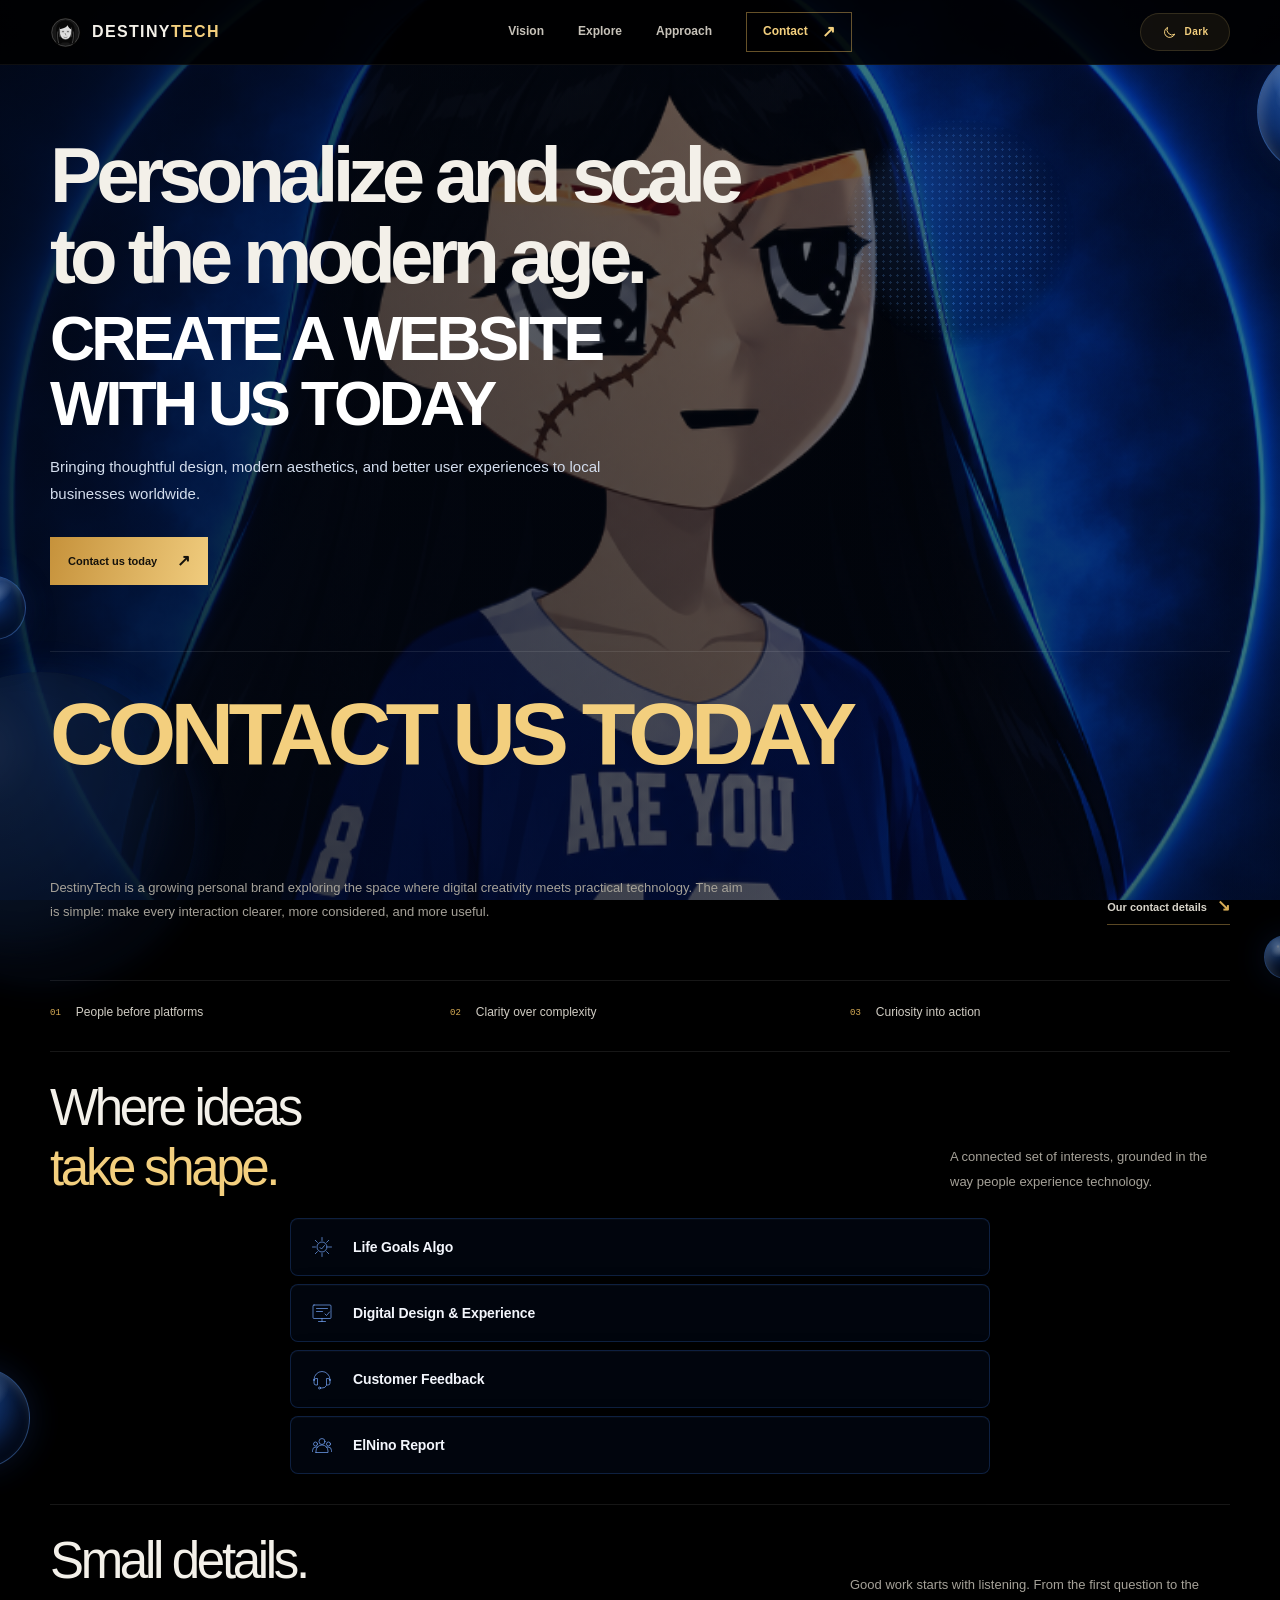
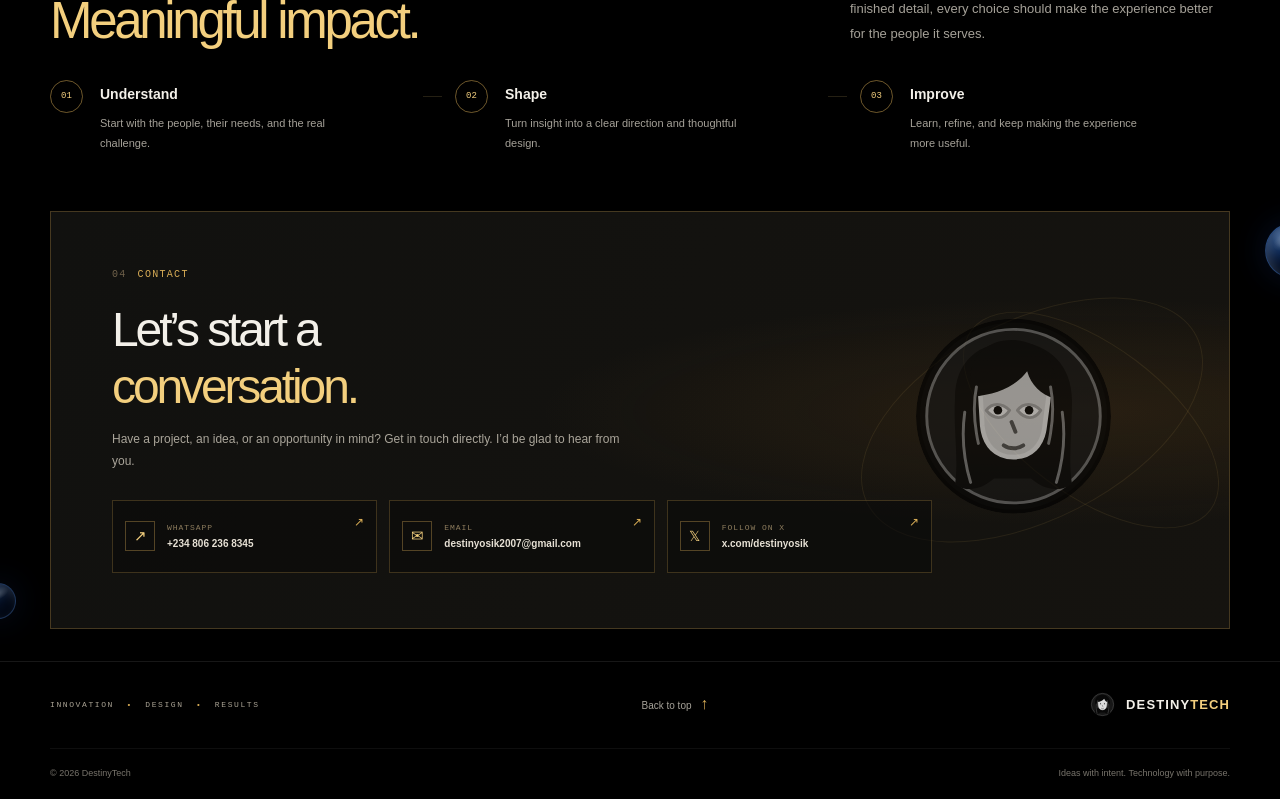
==== commit 823aa47b: "CA" ====
--- a/index.html
+++ b/index.html
@@ -30,12 +30,7 @@
       <div class="header-inner">
         <a class="wordmark" href="#top" aria-label="DestinyTech home">
           <span class="wordmark-symbol" aria-hidden="true">
-            <svg viewBox="0 0 40 40" fill="none">
-              <path d="M20 3 31 21H9L20 3Z" />
-              <path d="m8 22 11 16L2 38l6-16Z" />
-              <path d="m32 22 6 16-17 0 11-16Z" />
-              <path d="m20 22 10 0-10 15-10-15h10Z" />
-            </svg>
+            <img src="brand/destinytech-mark.svg" alt="">
           </span>
           <span>DESTINY<span class="wordmark-light">TECH</span></span>
         </a>
@@ -71,14 +66,17 @@
     <main id="main">
       <section class="hero section-shell" id="top" aria-labelledby="hero-title">
         <div class="hero-copy">
-          <h1 id="hero-title">Make the <span>digital</span><br>feel human.</h1>
+          <h1 id="hero-title">
+            Personalize and scale<br>to the modern age.
+            <span class="hero-cta-title">CREATE A WEBSITE<br>WITH US TODAY</span>
+          </h1>
           <p class="hero-description">
-            Bringing thoughtful design, better experiences, and emerging technology together
-            to move good ideas forward.
+            Bringing thoughtful design, modern aesthetics, and better user experiences to local
+            businesses worldwide.
           </p>
           <div class="hero-actions">
-            <a class="button button-primary" href="#capabilities">
-              Explore <span aria-hidden="true">↓</span>
+            <a class="button button-primary" href="#contact">
+              Contact us today <span aria-hidden="true">↗</span>
             </a>
           </div>
         </div>
@@ -87,14 +85,14 @@
 
       <section class="intro section-shell" id="vision" aria-labelledby="vision-title">
         <div class="intro-content">
-          <h2 id="vision-title">Technology moves fast.<br><span>People come first.</span></h2>
+          <h2 class="contact-prompt" id="vision-title">CONTACT US TODAY</h2>
           <div class="intro-detail">
             <p>
               DestinyTech is a growing personal brand exploring the space where digital
               creativity meets practical technology. The aim is simple: make every interaction
               clearer, more considered, and more useful.
             </p>
-            <a class="underlined-link" href="#approach">A considered way forward <span aria-hidden="true">↘</span></a>
+            <a class="underlined-link" href="#contact">Our contact details <span aria-hidden="true">↘</span></a>
           </div>
         </div>
         <div class="intro-divider" aria-hidden="true"></div>
@@ -229,12 +227,7 @@
             </div>
           </div>
           <div class="next-mark" aria-hidden="true">
-            <svg viewBox="0 0 180 180" fill="none">
-              <path d="M90 12 137 91H43L90 12Z" />
-              <path d="m41 94 46 73-72 1 26-74Z" />
-              <path d="m139 94 26 74-72-1 46-73Z" />
-              <path d="m90 95 42 0-42 65-42-65h42Z" />
-            </svg>
+            <img src="brand/destinytech-mark.svg" alt="">
           </div>
         </div>
       </section>
@@ -244,12 +237,7 @@
       <div class="footer-main section-shell">
         <a class="wordmark footer-wordmark" href="#top" aria-label="DestinyTech home">
           <span class="wordmark-symbol" aria-hidden="true">
-            <svg viewBox="0 0 40 40" fill="none">
-              <path d="M20 3 31 21H9L20 3Z" />
-              <path d="m8 22 11 16L2 38l6-16Z" />
-              <path d="m32 22 6 16-17 0 11-16Z" />
-              <path d="m20 22 10 0-10 15-10-15h10Z" />
-            </svg>
+            <img src="brand/destinytech-mark.svg" alt="">
           </span>
           <span>DESTINY<span class="wordmark-light">TECH</span></span>
         </a>
--- a/styles.css
+++ b/styles.css
@@ -292,12 +292,10 @@
   height: 31px;
 }
 
-.wordmark-symbol svg {
+.wordmark-symbol img {
   width: 100%;
   height: 100%;
-  stroke: var(--gold);
-  stroke-linejoin: round;
-  stroke-width: 1.4;
+  border-radius: 50%;
 }
 
 .wordmark-light {
@@ -446,7 +444,6 @@
   line-height: 1.04;
 }
 
-.hero h1 span,
 .intro h2 span,
 .section-heading h2 span,
 .approach h2 span,
@@ -455,8 +452,18 @@
   font-weight: 500;
 }
 
+.hero-cta-title {
+  display: block;
+  margin-top: 0.16em;
+  color: #fff;
+  font-size: 0.8em;
+  font-weight: 800;
+  letter-spacing: -0.06em;
+  line-height: 1.04;
+}
+
 .hero-description {
-  max-width: 470px;
+  max-width: 620px;
   margin-bottom: 30px;
   color: #d3dded;
   font-size: 15px;
@@ -537,6 +544,28 @@
   align-items: end;
   gap: 90px;
   margin-top: 0;
+}
+
+.contact-prompt {
+  grid-column: 1 / -1;
+  margin: 0;
+  color: var(--gold-bright);
+  font-size: clamp(42px, 7.5vw, 88px) !important;
+  font-weight: 800 !important;
+  letter-spacing: -0.065em;
+  line-height: 1;
+  animation: contact-pulse 1s ease-in-out infinite alternate;
+}
+
+@keyframes contact-pulse {
+  from {
+    filter: brightness(0.65);
+    text-shadow: 0 0 0 rgba(244, 217, 158, 0);
+  }
+  to {
+    filter: brightness(1.35);
+    text-shadow: 0 0 24px rgba(244, 217, 158, 0.5);
+  }
 }
 
 .intro h2,
@@ -551,6 +580,11 @@
 }
 
 .intro-detail {
+  grid-column: 1 / -1;
+  display: flex;
+  align-items: end;
+  justify-content: space-between;
+  gap: 32px;
   padding-bottom: 5px;
 }
 
@@ -912,11 +946,14 @@
   opacity: 0.62;
 }
 
-.next-mark svg {
+.next-mark img {
   width: 100%;
-  stroke: var(--gold);
-  stroke-linejoin: round;
-  stroke-width: 1.1;
+  border-radius: 50%;
+}
+
+.intro-detail p {
+  max-width: 700px;
+  margin-bottom: 0;
 }
 
 .next-orbit {
@@ -1148,6 +1185,12 @@
     margin-top: 0;
   }
 
+  .intro-detail {
+    align-items: flex-start;
+    flex-direction: column;
+    gap: 16px;
+  }
+
   .intro h2,
   .section-heading h2,
   .approach h2 {
@@ -1319,6 +1362,10 @@
   .blue-sphere {
     animation: none;
     will-change: auto;
+  }
+
+  .contact-prompt {
+    animation: none;
   }
 }
 
